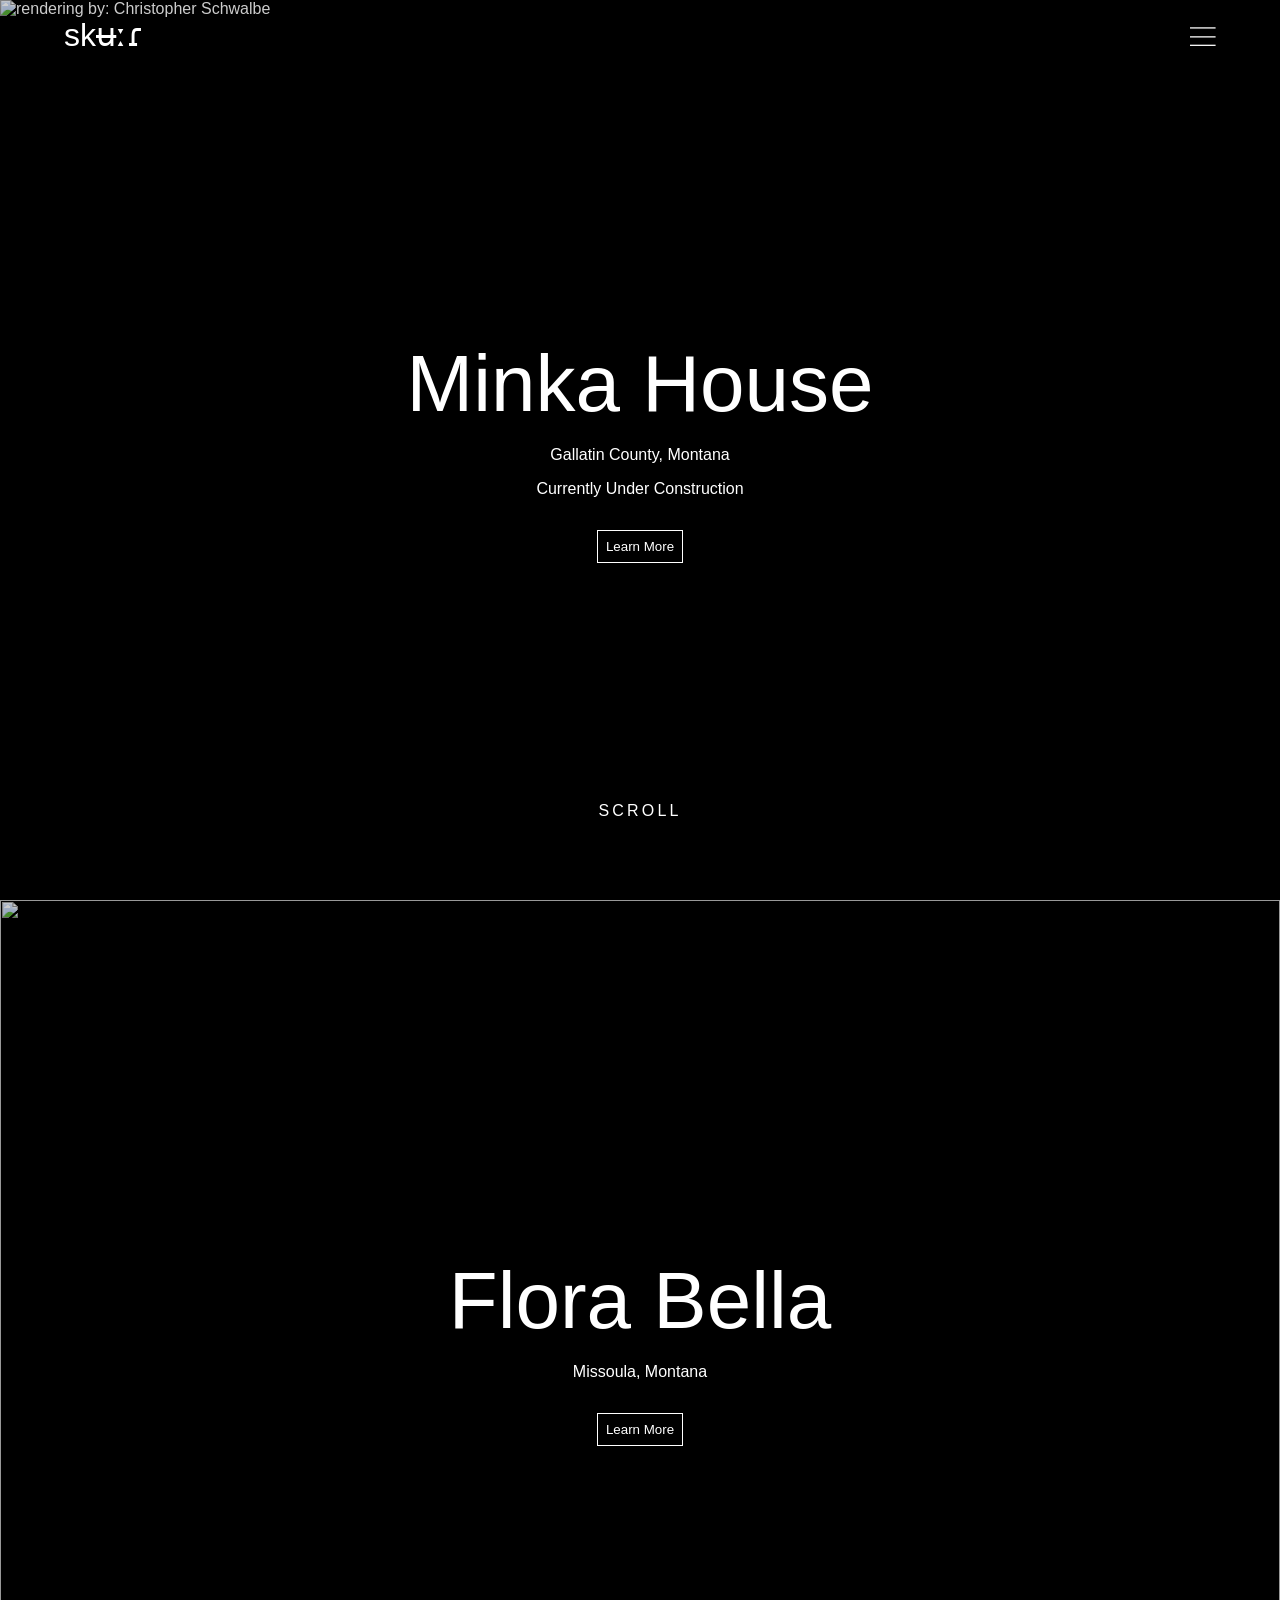
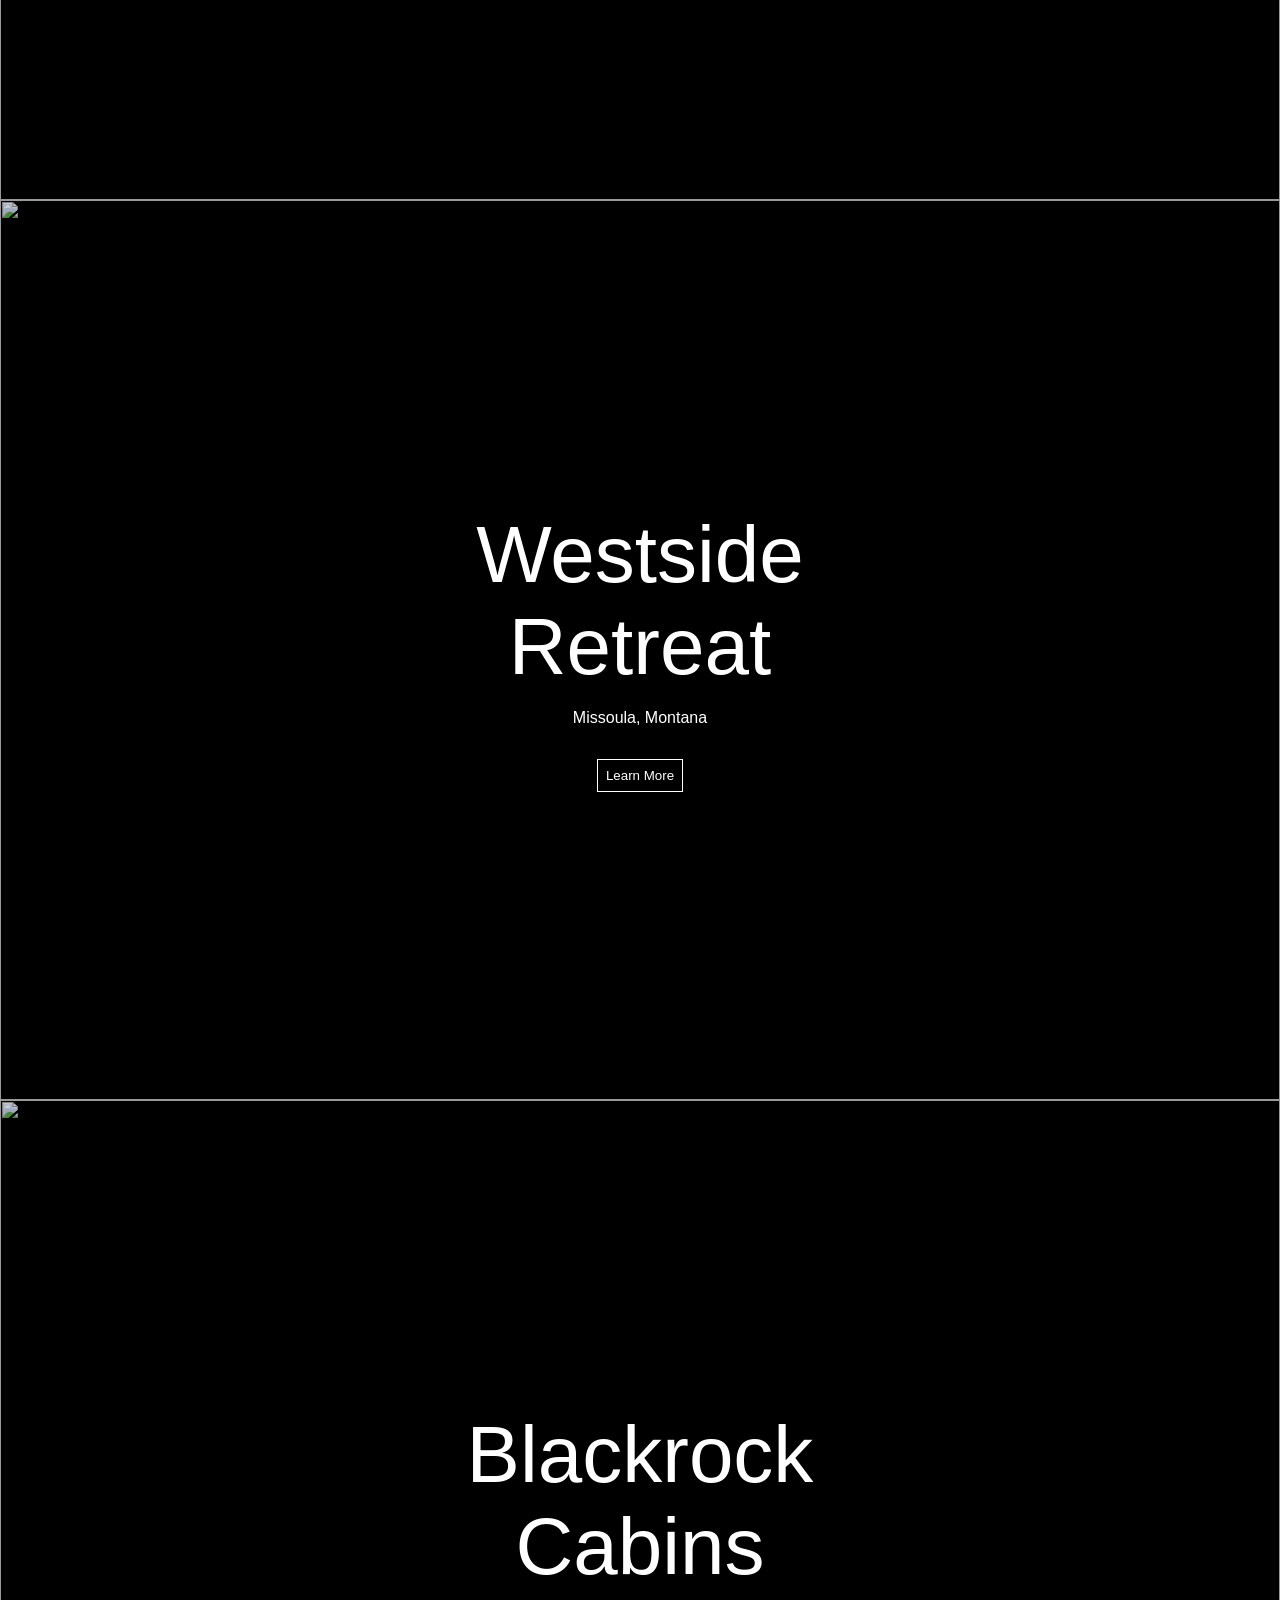
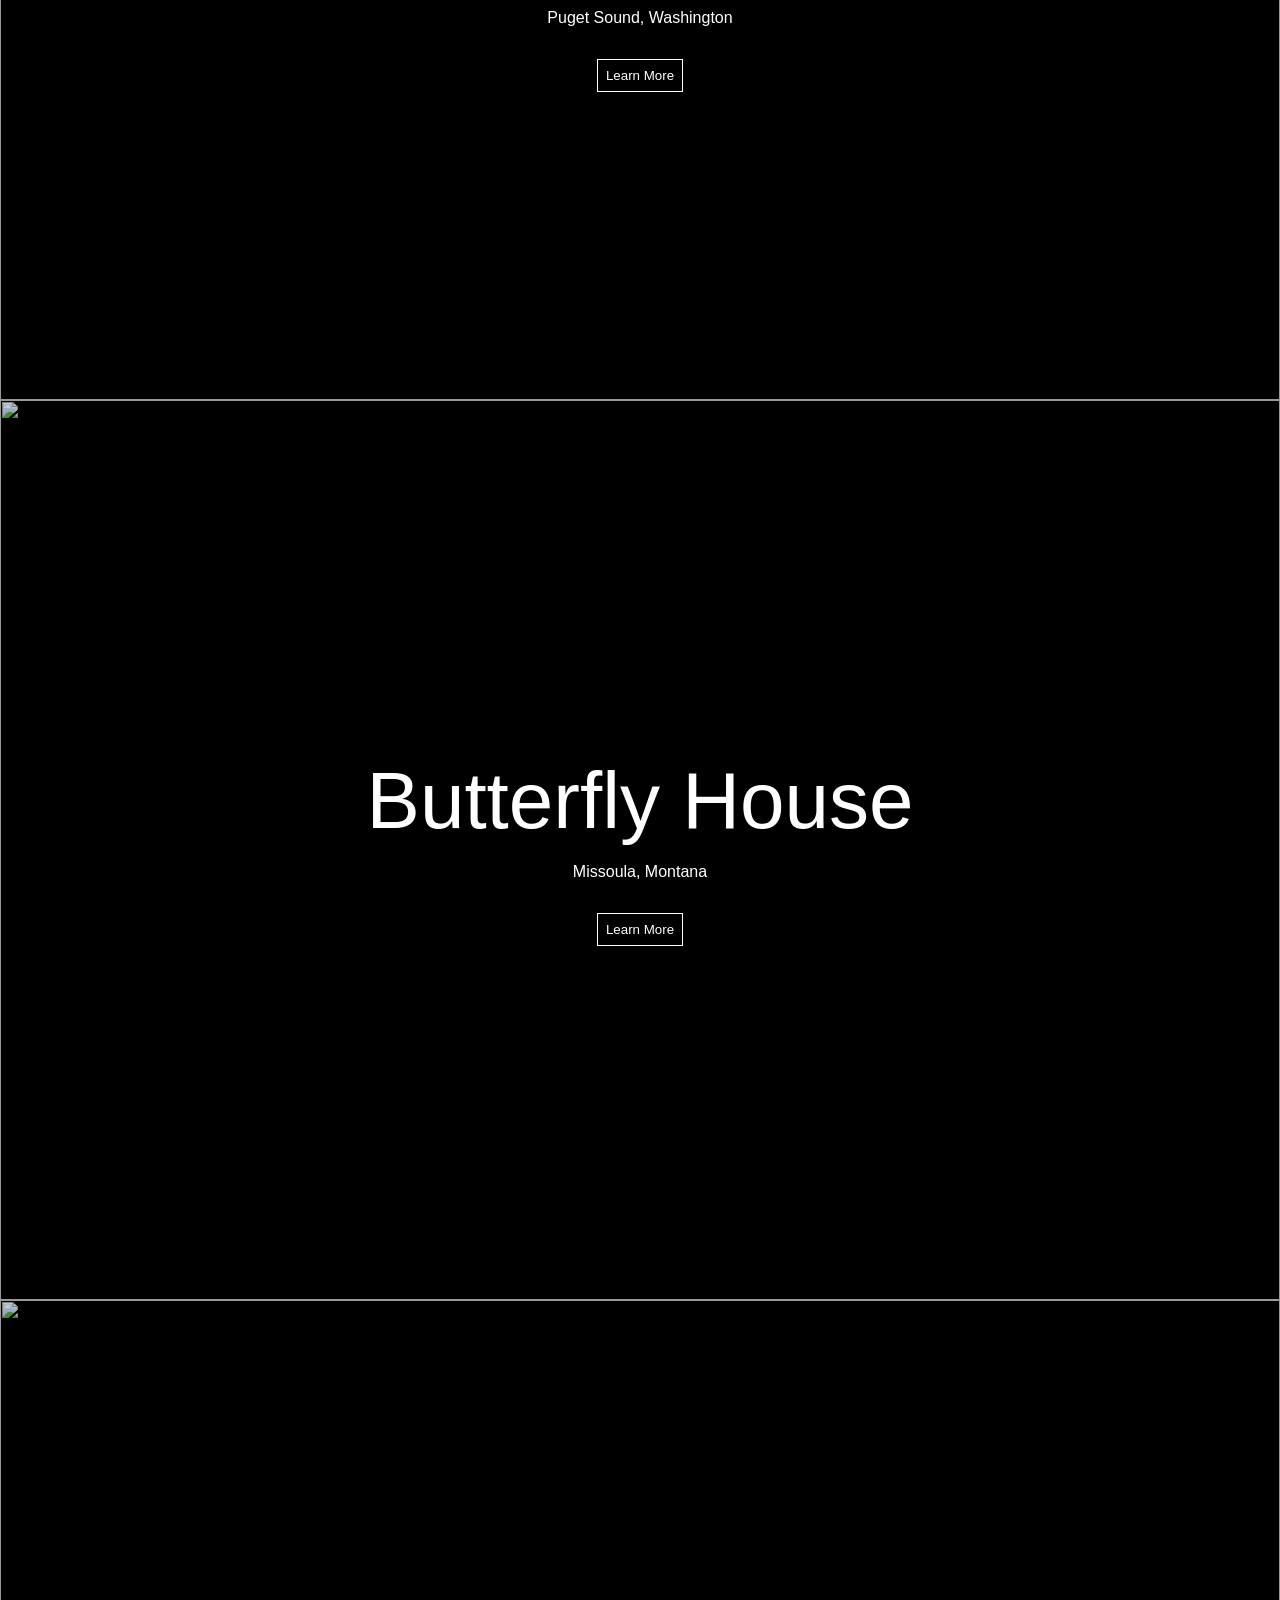
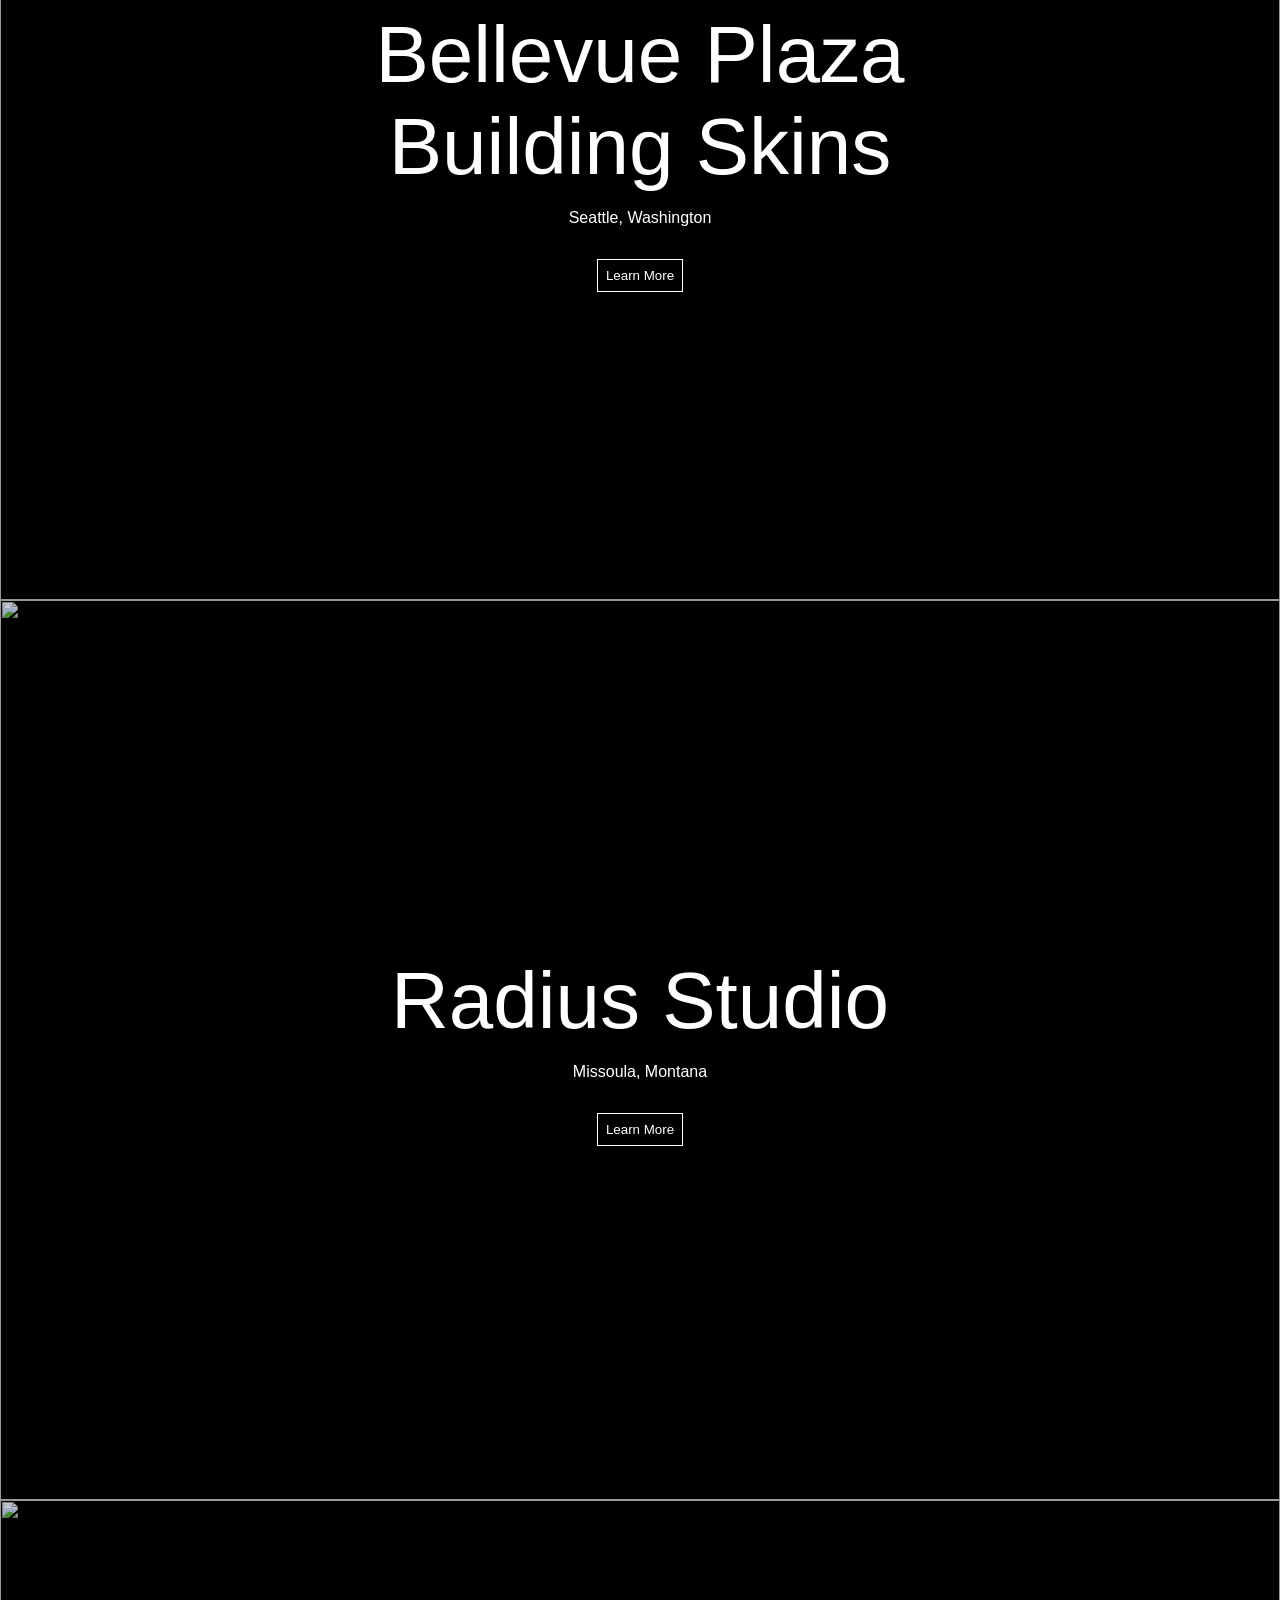
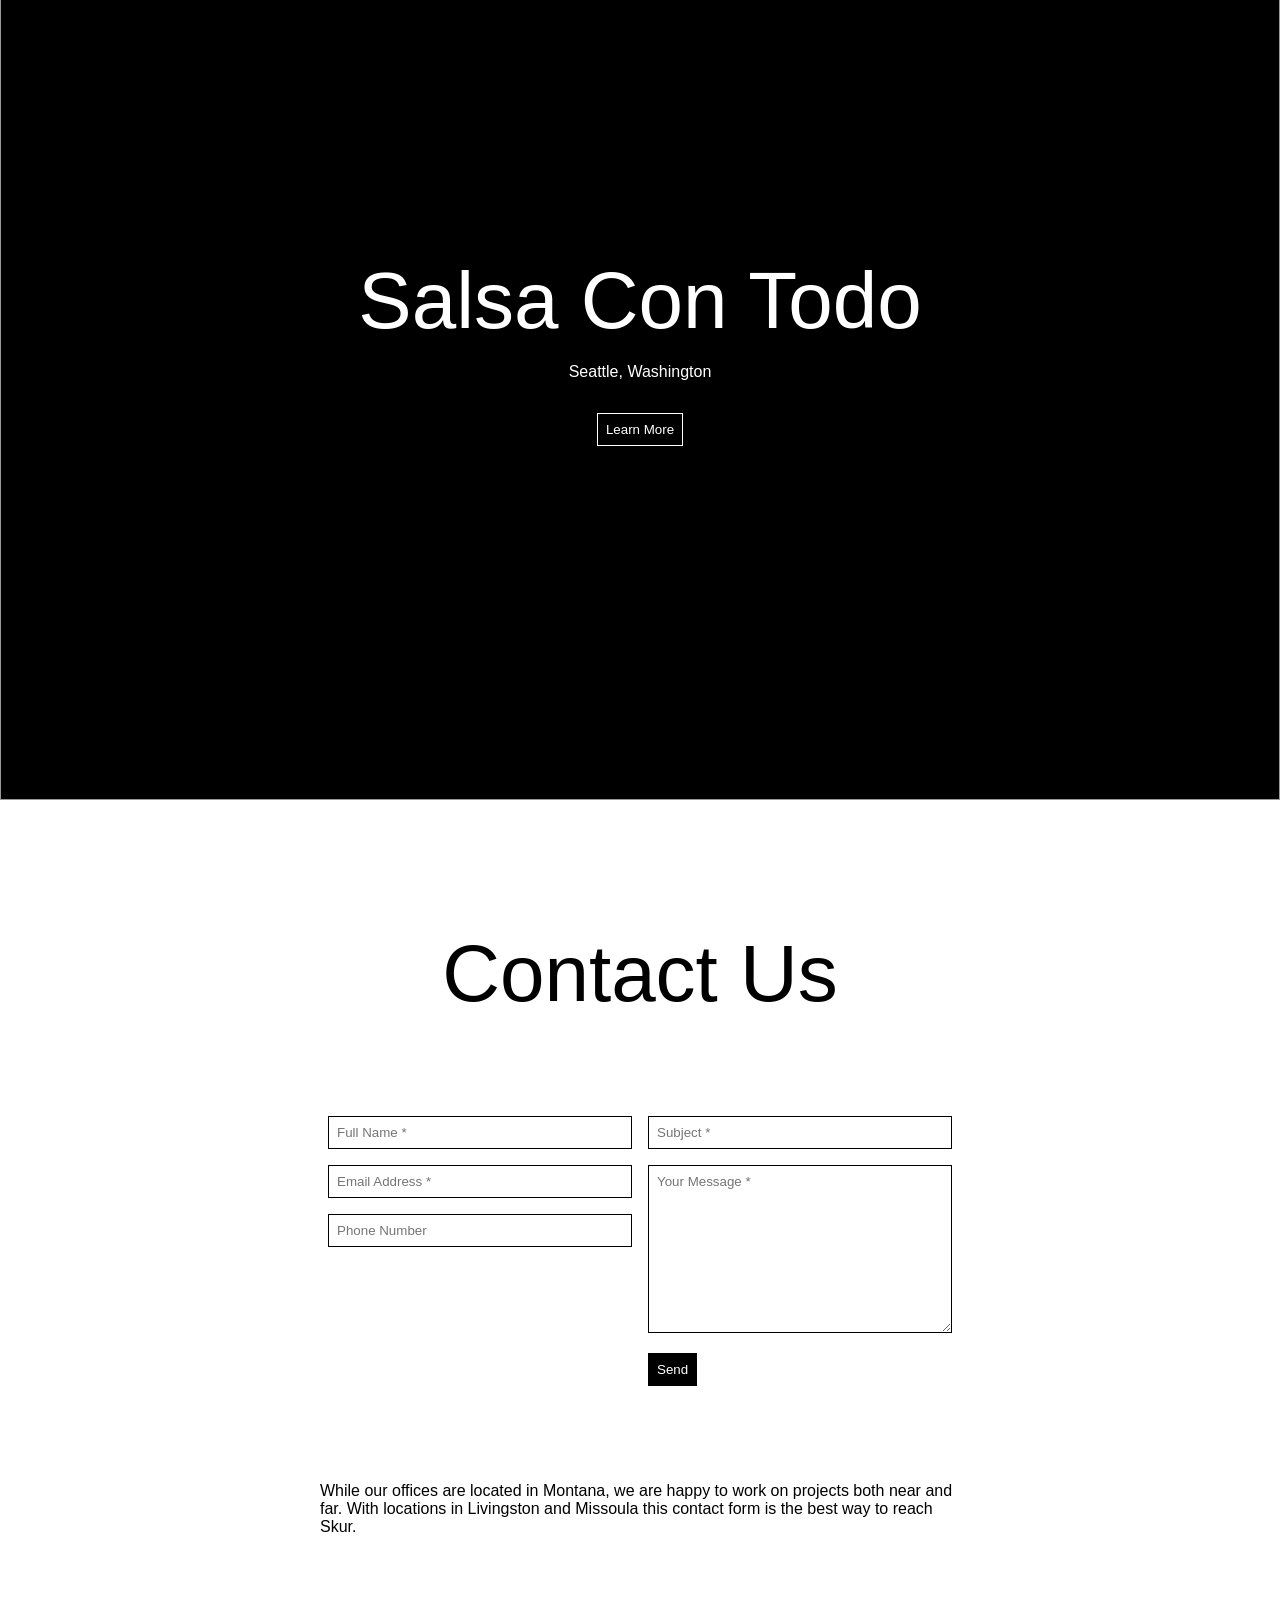
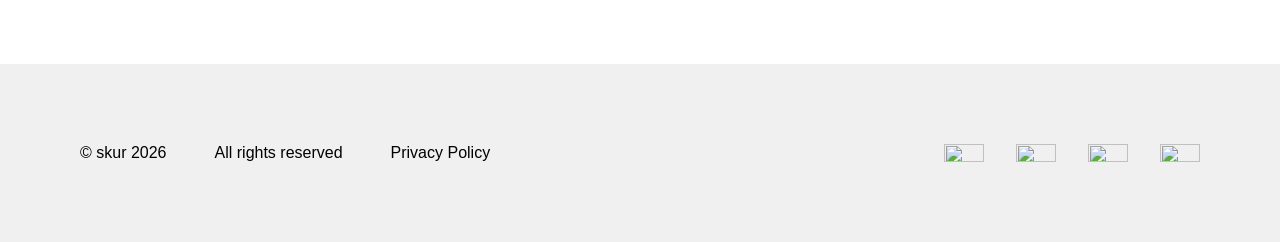
==== index.html @ 50485607 "Add files via upload" ====
<!DOCTYPE html>
<html lang="en">

<head>
    <meta charset="UTF-8">
    <meta name="viewport" content="width=device-width, initial-scale=1.0">
    
    <link rel="stylesheet" href="css/transition.css">
    <link rel="stylesheet" href="css/styles.css">
    <script src="../js/year.js" defer></script>

    <title>Skur</title>

    <script src="js/nav.js" defer></script>
    <script src="js/tranistion.js"></script>
    <script src="js/year.js" defer></script>
    
</head>

<!-- Google tag (gtag.js) -->
<script async src="https://www.googletagmanager.com/gtag/js?id=G-50E56W7ZN3"></script>
<script>
  window.dataLayer = window.dataLayer || [];
  function gtag(){dataLayer.push(arguments);}
  gtag('js', new Date());

  gtag('config', 'G-50E56W7ZN3');
</script>

<body>
    <header class="primary-header flex">

        <div data-visible="false" class="logo flex">
            <a class="logo-text light link-fdr" href="index.html">skʉːɾ</a>
        </div>

        <button class="menu-button flex light" aria-controls="primary-navigation" aria-expanded="false">
            <span class="sr-only">Menu</span>
            <svg class="hamburger" viewBox="0 0 100 80" width="1.6rem">
                <rect class="line top"
                      width="100" height="5"
                      x="0" y="5">
                </rect>
                <rect class="line middle"
                      width="100" height="5"
                      x="0" y="40">
                </rect>
                <rect class="line bottom"
                      width="100" height="5"
                      x="0" y="73">
                </rect>
            </svg>
        </button>

        <nav aria-label="primary menu">
            <div id="primary-navigation" data-visible="false" class="primary-navigation flex">

                <div class="nav-container flex-col">
                    
                    <ul class="flex">
                        <li class="active">
                            <a class="link-fdr highlighter" href="index.html">Home</a>
                        </li>
                        <li>
                            <a class="link-fdr highlighter" href="about.html">About</a>
                        </li>
                        <!-- <li>
                            <a class="link-fdr" href="portfoloi.html">
                                <span aria-hidden="true">02</span>Portfolio
                            </a>
                        </li> -->
                        <li>
                            <a class="link-fdr highlighter" href="contact.html">Contact</a>
                        </li>
                    </ul>

                    <div class="social-icons flex">
                        <img class="social-icons highlighter" src="../img/icons/logo-instagram.svg">
                        <img class="social-icons highlighter" src="../img/icons/logo-youtube.svg">
                        <img class="social-icons highlighter" src="../img/icons/logo-linkedin.svg">
                        <img class="social-icons highlighter" src="../img/icons/logo-facebook.svg">
                    </div>

                </div>

                <div class="nav-info flex">
                    <div class="ft-copy"><span>© skur</span> <span class="yrspan"></span></div> 
                    <div class="ft-privacy"><p class="highlighter">Privacy Policy</p></div>
                </div>

                <div class="logo-big">
                    <a class="link-fdr sk-yellow" href="index.html">skʉːɾ</a>
                </div>
                    
            </div>
        </nav>

    </header>

    <div id="transition-bg" class="transition-bg transition-1 is-active"></div>


    <!-- Minka House -->
    <div class="fullscreen-section flex">
        <a href="projects/minka.html" class="fullscreen-bg link-fdr">
            <div class="fullscreen-bg">
                <img class="title-image" src="img/portfolio/minka/JPEG/to-garage_1.jpg" alt="rendering by: Christopher Schwalbe">
            </div>
            <div class="title-section text-balance flex">
                <h1 class="maintitle">Minka House</h1>
                <p>Gallatin County, Montana</p>
                <p>Currently Under Construction</p>
                <button class="learn-btn">Learn More</button>
                <div class="scrolldn">
                    <img src="../img/down.svg" alt="">
                    <p>SCROLL</p>
                </div>
            </div>
        </a>
    </div>

    <!-- Flora Bella -->
    <div class="fullscreen-section flex">
        <a href="projects/flora.html" class="fullscreen-bg link-fdr">
            <div class="fullscreen-bg">
                <img class="title-image" src="img/portfolio/floraBella/Florabella03.jpg" alt="">
            </div>
            <div class="title-section text-balance flex">
                <h1 class="maintitle">Flora Bella</h1>
                <p>Missoula, Montana</p>
                <button class="learn-btn">Learn More</button>
            </div>
        </a>
    </div>

    <!-- Pondside -->
    <!--<div class="fullscreen-section flex">
        <a href="projects/pondside.html" class="fullscreen-bg link-fdr">
            <div class="fullscreen-bg">
                <img class="title-image" src="img/portfolio/pondside/pondsideImage1.jpg" alt="">
            </div>
            <div class="title-section text-balance flex">
                <h1 class="maintitle">Pondside<br>Residence</h1>
                <p>Gallatin County, Montana</p>
                <button class="learn-btn">Learn More</button>
            </div>
        </a>
    </div> -->

    <!-- Air BnB -->
    <div class="fullscreen-section flex">
        <a href="projects/westside.html" class="fullscreen-bg link-fdr">
            <div class="fullscreen-bg">
                <img class="title-image" src="img/portfolio/westside/DJI_0136.jpg" alt="">
            </div>
            <div class="title-section text-balance flex">
                <h1 class="maintitle">Westside<br>Retreat</h1>
                <p>Missoula, Montana</p>
                <button class="learn-btn">Learn More</button>
            </div>
        </a>
    </div>

    <!-- Blackrock -->
    <div class="fullscreen-section flex">
        <a href="projects/blackrock.html" class="fullscreen-bg link-fdr">
            <div class="fullscreen-bg">
                <img class="title-image" src="img/portfolio/blackrock/blackrock02.jpg" alt="">
            </div>
            <div class="title-section text-balance flex">
                <h1 class="maintitle">Blackrock<br>Cabins</h1>
                <p>Puget Sound, Washington</p>
                <button class="learn-btn">Learn More</button>
            </div>
        </a>
    </div>

    <!-- Butterfly House -->
    <div class="fullscreen-section flex">
        <a href="projects/Butterfly.html" class="fullscreen-bg link-fdr">
            <div class="fullscreen-bg">
                <img class="title-image" src="img/portfolio/butterflyHouse/butterfly01.jpg" alt="">
            </div>
            <div class="title-section text-balance flex">
                <h1 class="maintitle">Butterfly House</h1>
                <p>Missoula, Montana</p>
                <button class="learn-btn">Learn More</button>
            </div>
        </a>
    </div>

    <!-- Bellevue Towers-->
    <div class="fullscreen-section flex">
        <a href="projects/bellevue.html" class="fullscreen-bg link-fdr">
            <div class="fullscreen-bg">
                <img class="title-image" src="img/portfolio/belvueTowers/bellevueTowers01.jpg" alt="">
            </div>
            <div class="title-section text-balance flex">
                <h1 class="maintitle">Bellevue Plaza<br>Building Skins</h1>
                <p>Seattle, Washington</p>
                <button class="learn-btn">Learn More</button>
            </div>
        </a>
    </div>

    <!-- Radius Studio -->
    <div class="fullscreen-section flex">
        <a href="projects/radius.html" class="fullscreen-bg link-fdr">
            <div class="fullscreen-bg">
                <img class="title-image" src="img/portfolio/radius/Radius01.jpg" alt="">
            </div>
            <div class="title-section text-balance flex">
                <h1 class="maintitle">Radius Studio</h1>
                <p>Missoula, Montana</p>
                <button class="learn-btn">Learn More</button>
            </div>
        </a>
    </div>

    <!-- Salsa Con Todo -->
    <div class="fullscreen-section flex">
        <a href="projects/salsa.html" class="fullscreen-bg link-fdr">
            <div class="fullscreen-bg">
                <img class="title-image" src="img/portfolio/salsaConTodo/Salsa01.jpg" alt="">
            </div>
            <div class="title-section text-balance flex">
                <h1 class="maintitle">Salsa Con Todo</h1>
                <p>Seattle, Washington</p>
                <button class="learn-btn">Learn More</button>
            </div>
        </a>
    </div>

    <!-- Hopp Lounge Bar-->
    <!--
    <div class="fullscreen-section flex">
        <a href="projects/hopp.html" class="fullscreen-bg link-fdr">
            <div class="fullscreen-bg">
                <img class="title-image" src="img/portfolio/hoppLoungeBar/hoppBar03.jpg" alt="">
            </div>
            <div class="title-section text-balance flex">
                <h1 class="maintitle">Hopp Lounge<br>Bar</h1>
                <p>Bozeman, Montana</p>
                <button class="learn-btn">Learn More</button>
            </div>
        </a>
    </div>
    -->

    <!-- Contact -->
        <section class="content-wrapper flex">

            <h2 class="title">Contact Us</h2>
    
            <form action="https://formsubmit.co/9556e1c61f764b6406c355d28f567102" method="POST" class="email-form">
    
                <!-- Pot -->
                <input type="text" name="_honey" style="display: none;">
                <input type="hidden" name="_captcha" value="true">
    
                <!-- Suc cesss message link -->
                <input type="hidden" name="_next" value="https://skur.studio/success.html">
    
                <div class="email-divider flex">
                    <div class="half">
                        <div class="input-field field">
                            <input type="text" placeholder="Full Name *" id="name" class="item" autocomplete="off" name="name" required>
                        </div>
                        <div class="input-field field">
                            <input type="text" placeholder="Email Address *" id="email" class="item" autocomplete="off" name="email" required>
                        </div>
                        <div class="input-field field">
                            <input type="number" placeholder="Phone Number" id="phone" class="item" autocomplete="off" name="phone">
                        </div>
                    </div>
                    <div class="half">
                        <div class="input-field field">
                            <input type="text" placeholder="Subject *" id="subject" class="item" autocomplete="off" name="subject" required>
                        </div>
                        <div class="textarea-field field">
                            <textarea rows="10" placeholder="Your Message *" class="item" autocomplete="off" name="message" required></textarea>
                        </div>
                        <button type="submit" class="action-btn">Send</button>
                    </div>
                </div>
            </form>
    
            <div class="locations flex">
                <p>
                    While our offices are located in Montana, we are happy to work on projects both near and far.
                    With locations in Livingston and Missoula this contact form is the best way to reach Skur. 
                </p>
            </div>
    
        </section>

    <footer>
        <div class="footer-container flex">
    
          <div class="legal flex">
            <div class="ft-copy"><span>© skur</span> <span class="yrspan"></span></div> 
            <div class="ft-rights"><span>All rights reserved</span></div> 
            <div class="ft-privacy"><span class="highlighter">Privacy Policy</span></div> 
          </div>
          
          <div class="social-icons flex">
            <img class="social-icons highlighter" src="../img/icons/logo-instagram.svg">
            <img class="social-icons highlighter" src="../img/icons/logo-youtube.svg">
            <img class="social-icons highlighter" src="../img/icons/logo-linkedin.svg">
            <img class="social-icons highlighter" src="../img/icons/logo-facebook.svg">
          </div>
    
        </div>
    </footer>

    

</body>
</html>
---- css/transition.css ----
.transition-1 {
    position: fixed;
    top: 0;
    left: 0;
    right: 0;
    bottom: 0;
    z-index: 9000;
    background-color: rgb(0, 0, 0);
    opacity: 0;
    pointer-events: none;
    transition: 0.5s ease-in-out;
    max-width: 100%;
}

.transition-1.is-active {
    opacity: 1;
    pointer-events: all;
    transition: 0.3s ease-in-out;
}
---- css/styles.css ----
* {
    margin: 0;
    padding: 0;
    list-style: none;
    /* font-family: 'Helvetica', 'Arial', sans-serif; */
    font-family: Fixel,sans-serif;
    font-weight: 300;
    box-sizing: border-box;
    text-decoration: none;
}

*, *:after, *:before {
    box-sizing: border-box;
}

body {
    min-height: 100svh;
    min-width: 10vw;
}
h1 {
    font-size: 2rem;
}
h2 {
    font-size: 2rem;
}
h3 {
    font-size: 2rem;
    margin-bottom: 1rem;
}

a {
    text-decoration: none;
}
.sr-only {
    visibility: hidden;
    display: none;
}
.sk-yellow {
    color: rgba(255, 240, 0, 0.85);
}
.sk-light-grey {
    color: rgba(175, 175, 175, 0.85);
}
.sk-dark-grey {
    color: rgba(65, 65, 65, 0.85);
}
.highlighter {
    display: inline-block;
    cursor: pointer;
    background-image: linear-gradient(to right, rgba(255, 240, 0, 0.85) 50%, rgba(255, 255, 255, 0) 50%);
    background-size: 201%;
    background-position: 100%;
    transition: background-position 0.2s;
}
.highlighter:hover {
    background-position: 0%;     
}
mark {
    -webkit-animation: 1.5s highlight 1.5s 1 normal forwards;
            animation: 1.5s highlight 1.5s 1 normal forwards;
            /* animation-name: highlight;
            animation-duration: 1.5s; 
            animation-timing-function: ease-out; 
            animation-delay: 1.5s;
            animation-direction: forwards;
            animation-iteration-count: 1;
            animation-fill-mode: forwards;
            animation-play-state: initial;  */
    background-color: none;
    background: linear-gradient(90deg, rgba(255, 240, 0, 0.85) 50%, rgba(255, 255, 255, 0) 50%);
    background-size: 200% 100%;
    background-position: 100% 0;
}
@-webkit-keyframes highlight {
    to {
        background-position: 0 0;
    }
}
@keyframes highlight {
    to {
        background-position: 0 0;
    }
}
.highlighter-show:hover {
    background-position: 0%;     
}
::-moz-selection { /* Code for Firefox */
    color: black;
    background: rgba(255, 240, 0, 0.85);
  }
::selection {
    color: black;
    background: rgba(255, 240, 0, 0.85);
}
.flex {
    display: flex;
    gap: var(--gap, 3rem);
}
.flex-col {
    display: flex;
    flex-direction: column;
    justify-content: center;
    height: 100%;
}
.half {
    width: 50%;
    text-align: left;
    padding: 0 0.5rem;
}
.light {
    color: rgb(255, 255, 255);
    fill: rgb(255, 255, 255);
}

.light:hover {
    color: rgb(255, 238, 0);
    fill: rgb(255, 238, 0);
}
.dark {
    color: rgb(0, 0, 0);
    fill: rgb(0, 0, 0);
}

.dark:hover {
    color: rgb(255, 238, 0);
    fill: rgb(255, 238, 0);
}

/* primary header */
.logo a {
    position: fixed;
    top: 1rem;
    left: 1rem;
    font-size: 2rem;
    font-weight: lighter;
    padding: 0 1.5em;
    z-index: 9999;
}

 /* navigation */
.menu-button {
    display: none;
}
.primary-navigation {
    list-style: none;
    padding: 0 4em;
    margin: 0;
}
.primary-navigation li a {
    text-decoration: none;
    color: #000;
}
.primary-navigation a > [aria-hidden ="true"] {
    font-weight: 700;
    margin-inline-end: 0.5em
}
.nav-container {
    padding-left: 56%;
}
.primary-navigation {
    --gap: 2rem;
    padding: 5rem 4rem;

    position: fixed;
    z-index: 99;
    inset: 0 0 0 0%;

    flex-direction: column;

    background: #ffffff;

    transform: translateY(-100%);
    transition: transform 250ms ease-in-out;

    border-bottom: 1px solid rgb(0, 0, 0);

    overflow: hidden;
}
.primary-navigation ul {
    flex-direction: column;
    gap: 2rem;
    padding-bottom: 3rem;
}
.primary-navigation[data-visible="true"] {
    transform: translateX(0%);
}
.primary-navigation[data-visible="false"] li a {
    color: #ffffff;
    transition-delay: 0ms;
    transition: color 0ms ease-in;
}
.primary-navigation[data-visible="true"] li a {
    font-size: 3rem;
    color: #000;

}
.menu-button {
    display: block;
    position: fixed;
    background: transparent;
    top: 0;
    right: 0;
    padding-top: 1.6rem;
    padding-left: 4rem;
    padding-right: 4rem;
    padding-bottom: 1.6rem;
    z-index: 9999;
    border: none;
}
.menu-button:hover {
    cursor: pointer;
}
.menu-button .line {
    transition: 350ms;
    transform-origin: center;
}
.menu-button[aria-expanded="true"] .top {
    y: 40px;
    rotate: 45deg;
    fill: black;
}
.menu-button[aria-expanded="true"] .middle {
    opacity: 0;
}
.menu-button[aria-expanded="true"] .bottom {
    y: 40px;
    rotate: -45deg;
    fill: black;
}
.logo[data-visible="true"] a.light {
    color: #000;
    transition: color 100ms ease-in-out;
}
.logo[data-visible="false"] a.light {
    color: #ffffff;
    transition: color 150ms ease-in;
}

.logo a.light:hover {
    color: rgb(255, 238, 0);
    transition: color 100ms ease-in-out;
}

.logo a.dark:hover {
    color: rgb(255, 238, 0);
}
.logo-big {
    transform: rotate(-90);
    font-size: 24rem;
}
.nav-info {
    position: absolute;
    bottom: 0;
    right: 0;
    width: 100%;
    justify-content: space-between;
    padding: 2rem 4rem;
}

/* main project section */
.wrapper-outer {
    height: 100svh;
    overflow: hidden;
    background-color: #000;
}
.wrapper {
    height: 100%;
    perspective: 1px;
}
.fullscreen {
    top: 0;
    left: 0;
    width: 100%;
    height: 100%;
    z-index: 0;
    position: fixed;
}
.hero-main {
    scroll-snap-type: y mandatory;
}
.scrolldn {
    position: absolute;
    bottom: 5rem;
    letter-spacing: .2rem;
}
.scrolldn img {
    fill: white;
    transform-origin: center;
    transition: fill .2s;
    filter: invert(100%);
    width: 50px;
}

@media (max-height: 540px) {
    .scrolldn {
        display: none;
    }
}
.fullscreen-section {
    height: 100svh;
    flex-direction: column;
    align-items: center;
    justify-content: center;
    width: 100%;
    position: relative;
    overflow: hidden;
    color: #ffffff;
    background-color: rgb(0, 0, 0);
    flex-direction: column;
    gap: 1rem;
    scroll-snap-align: start;
}
.fullscreen-section a {
    text-decoration: none;
    color: white; 
}
.fullscreen-bg {
    position: absolute;
    left: 0;
    right: 0;
    top: 0;
    bottom: 0;
    z-index: 0;
    min-height: 100%;
    transform: translate3d(0,0,-1px) scale(1.0);
}
.title-section {
    position: absolute;
    top: 0;
    left: 0;
    width: 100%;
    height: 100%;
    z-index: 2;

    display: flex;
    text-align: center;
    gap: 1rem;
    flex-direction: column;
    align-items: center;
    justify-content: center;

    background: radial-gradient(ellipse 50% 50%, rgba(0,0,0,0.25), rgba(0,0,0,0));
}
.title-image {
    width: 100%;
    height: 100%;
    object-fit: cover;
    opacity: 0.8;
}
.maintitle {
    font-size: 5rem;
}
.text-balance {
    text-rendering: optimizeLegibility;
}
.learn-btn {
    background: none;
    padding: 0.5rem;
    border: 1px solid white;
    color: white;
    width: fit-content;
    margin-top: 1rem;
}
.learn-btn:hover {
    color: black;
    background: white;
    cursor: pointer;
}

/* project info section */
.project-info {
    background-color: rgb(255, 255, 255);
    width: 100%;
    padding: 5rem 5rem 8rem 5rem;
}
.project-description {
    margin: 0 auto;
    max-width: 50rem;
}
.project-location {
    padding-top: 1rem;
    padding-bottom: 3rem;
}
.project-team {
    padding-top: 3rem;
}
.team-title {
    padding-top: 5rem;
    padding-bottom: 1rem;
}
.team-list li {
    padding-top: 1rem;
}
.team-list li h5{
    font-weight: 800;
}
.team-list li p{
    padding-top: 0.25rem;
    font-weight: 100;
}

/* POST NAVIGATION SECTION */
.post-nav {
    padding: 3rem 5rem;
    width: 100%;
    text-transform: uppercase;
    font-size: 0.8rem;
}

.post-nav a {
    color: #000;
}

.post-nav li:first-child {
    text-align: left;
}

.links {
    justify-content: space-between;
    align-items: center;
    gap: 0rem;
}

.prev {
    padding: 0.1875rem 0rem 0.1875rem 2rem;
    background: url("../img/left.svg") 0 50% no-repeat !important;
}

.next {
    padding: 0.1875rem 2rem 0.1875rem 0rem;
    background: url("../img/right.svg") 100% 50% no-repeat !important;
}

@media (max-width: 830px) {
    .wide-text {
        display: none;
    }

    .prev {
        padding-left: 1.5rem;
    }

    .next {
        padding-right: 1.5rem;
    }
}


/* FOOTER SECTION */
.footer-container {
    padding: 5rem 5rem;
    width: 100%;
    justify-content: space-between;
    flex-wrap: wrap;
    background-color:  rgb(240, 240, 240);
}
.legal {
    flex-direction: row;
    flex-wrap: wrap;
    gap: 3rem;
}
.social-icons {
    gap: 2rem;
}

@media (max-width: 830px) {
    .social-icons {
        justify-content: space-between;
        width: 100%;
    }

    .legal {
        justify-content: space-between;
        width: 100%;
    }
}

@media (max-width: 540px) {
    .legal {
        display: block;
    }
}
.social-icons img {
    width: 40px;
    height: 18px;
}

.svg {
    width: 18px;
    height: 18px;
}

.svg:hover {
    fill: gold;
}

/* CONTACT SECTON */
.content-wrapper {
    padding: 5rem 5rem 8rem 5rem;
    width: 100%;
    flex-direction: column;
    max-width: 50rem;
    margin: 0 auto;
    min-height: 92vh;
}
.title {
    margin: 3rem auto;
    font-size: 5em;
}
.email-divider {
    gap: 0;
}
.field {
    margin-bottom: 1rem;
}
.field .item {
    width: 100%;
    padding: 0.5rem;
    border-radius: 0;
}
.action-btn {
    background: rgb(0, 0, 0);
    padding: 0.5rem;
    border: 1px solid rgb(0, 0, 0);
    color: rgb(255, 255, 255);
    width: fit-content;
}
.action-btn:hover {
    color: rgb(0, 0, 0);
    background: rgba(255, 240, 0, 0.85);
    cursor: pointer;
    border: 1px solid rgb(255, 240, 0);
}
.locations {
    padding-top: 3rem;
    gap: 0;
    text-align: left;
}
input {
    border: 1px solid rgb(0, 0, 0);
    width: 100%;
    padding: 0.5rem;
    border-radius: 0;
}
input:focus {
    border: 1px solid rgba(255, 240, 0, 0.85);
    outline-style: solid; 
    outline-color: rgba(255, 240, 0, 0.85);
}
textarea {
    border: 1px solid rgb(0, 0, 0);
    width: 100%;
    padding: 0.5rem;
    border-radius: 0;
}
textarea:focus {
    border: 1px solid rgba(255, 240, 0, 0.85);
    outline-style: solid; 
    outline-color: rgba(255, 240, 0, 0.85);
}

.successmsg {
    text-align: center;
    margin: auto;
}

@media (max-width: 700px) {
    .email-divider {
        flex-wrap: wrap;
    }

    .half {
        width: 100%;
        padding: 0 1rem;
        text-align: center;
    }

    .locations {
        padding-left: 1rem;
        padding-right: 1rem;
    }
}

.ohnohoney{
    opacity: 0;
    position: absolute;
    top: 0;
    left: 0;
    height: 0;
    width: 0;
    z-index: -1;
}
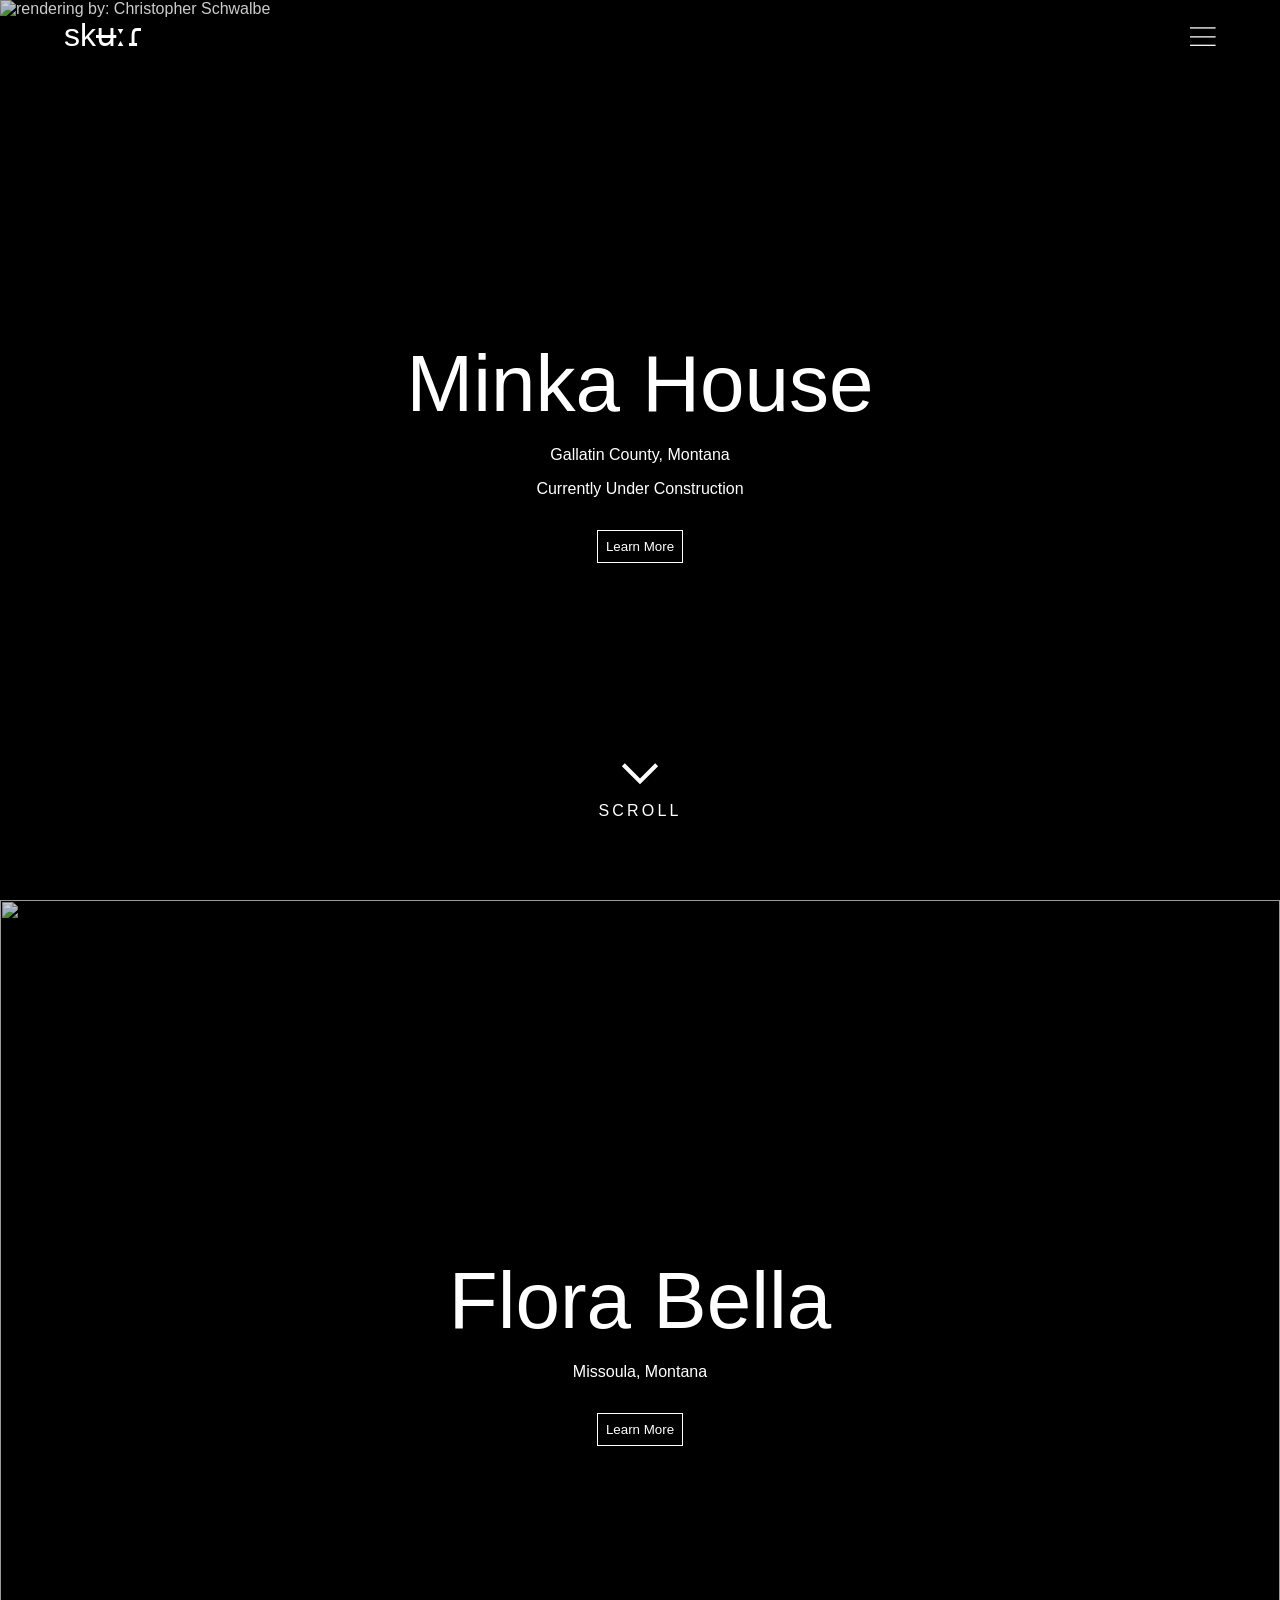
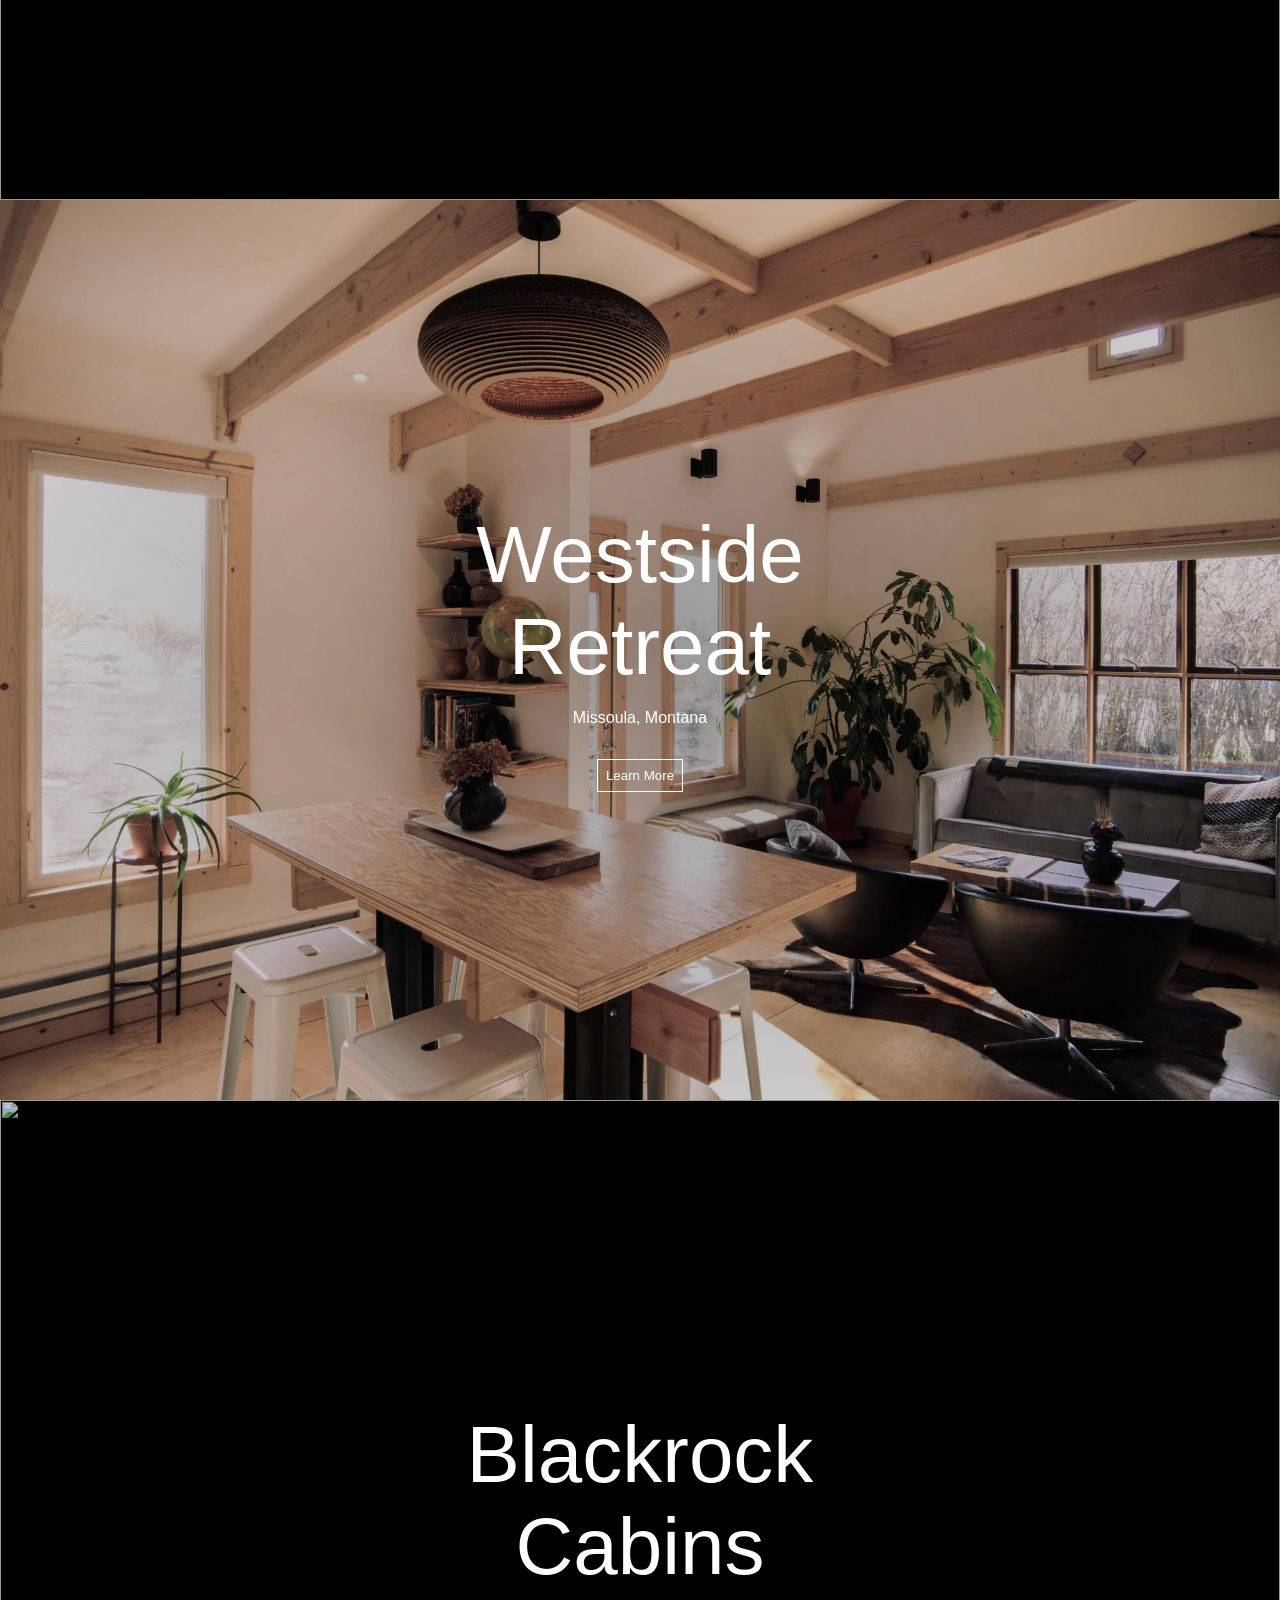
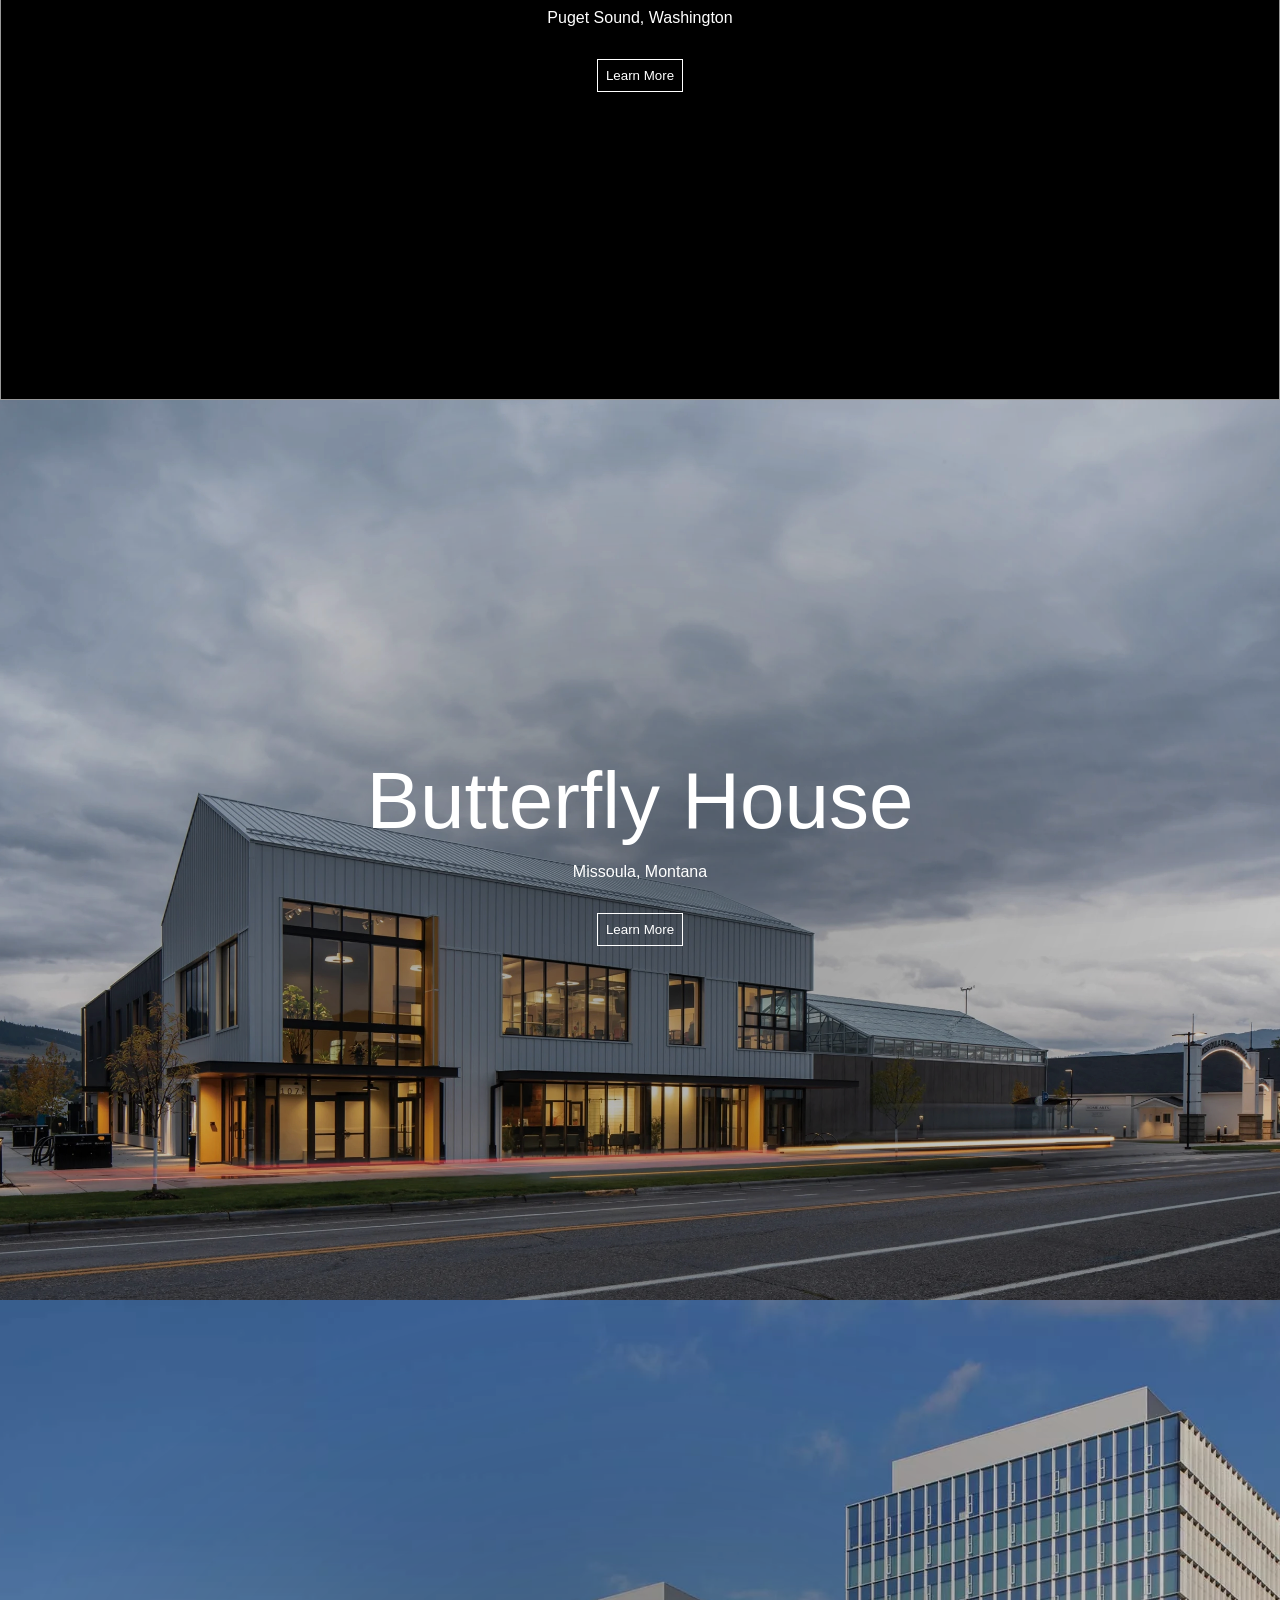
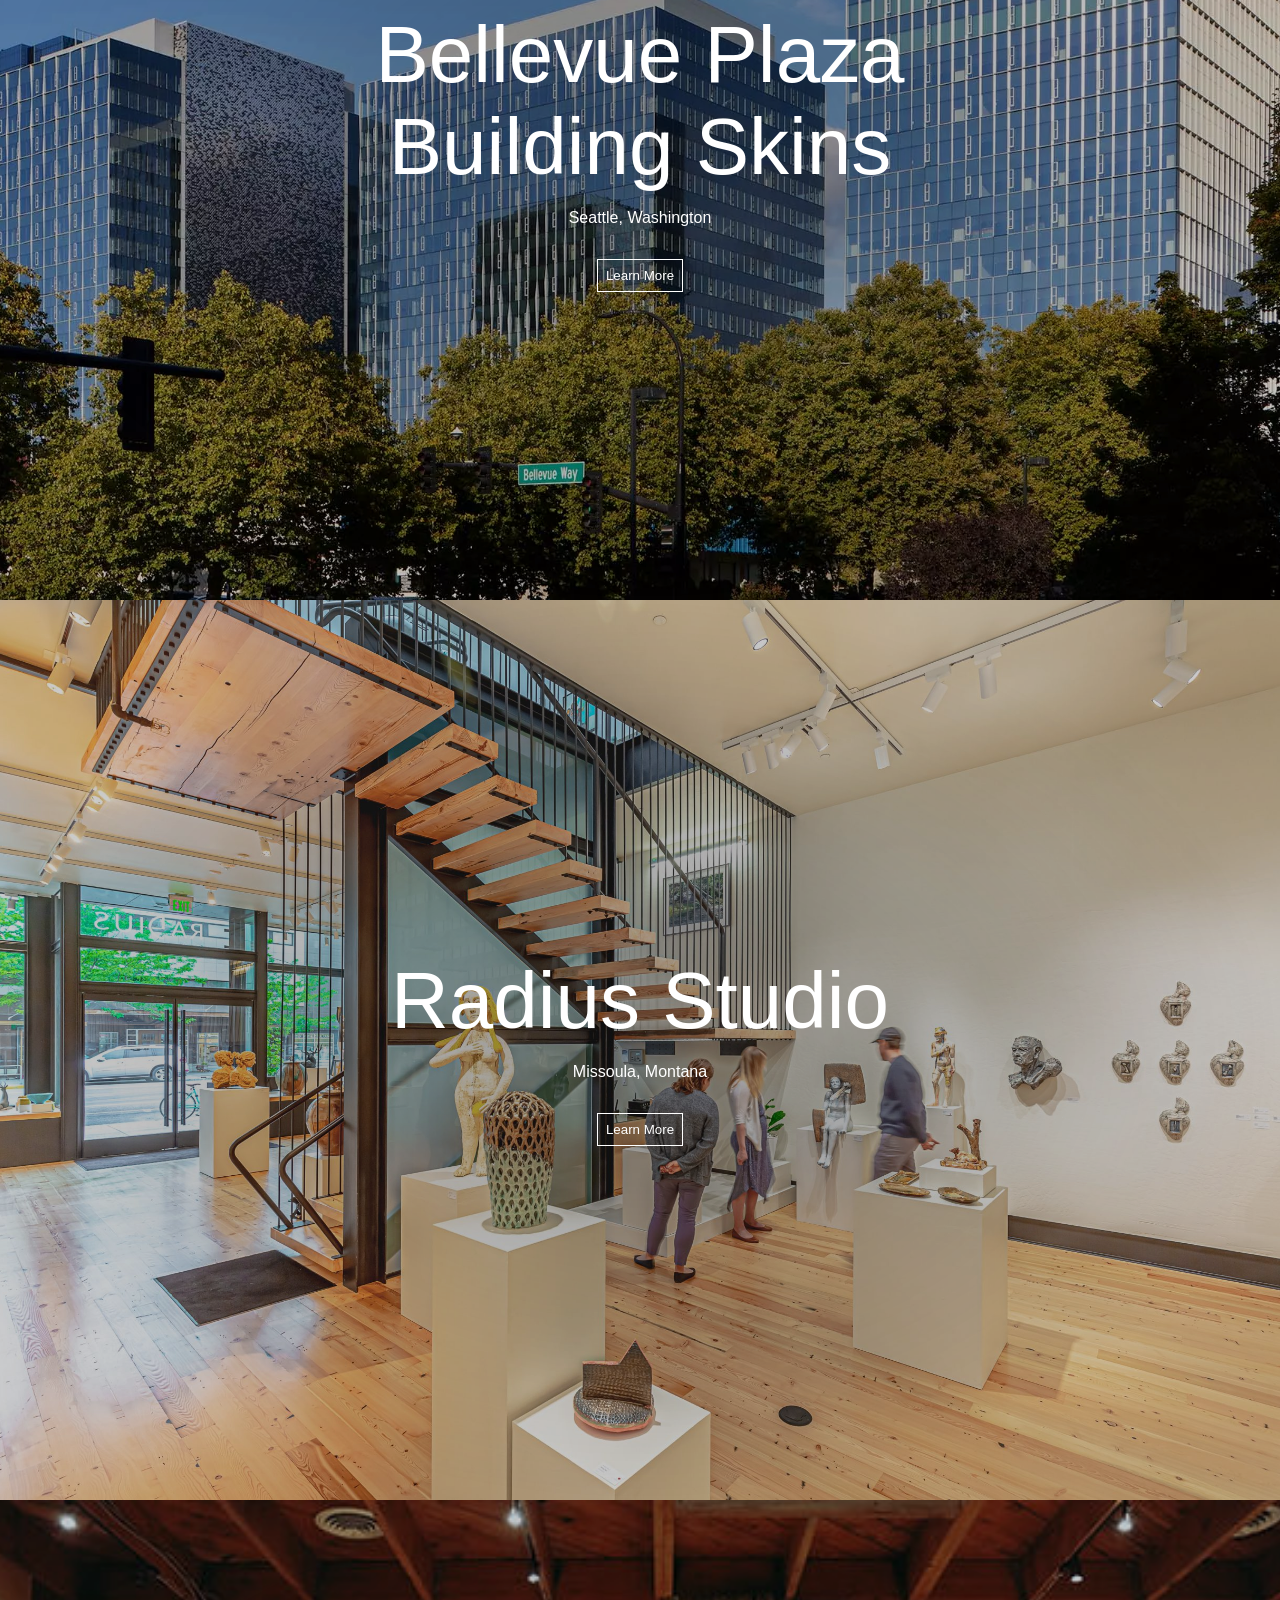
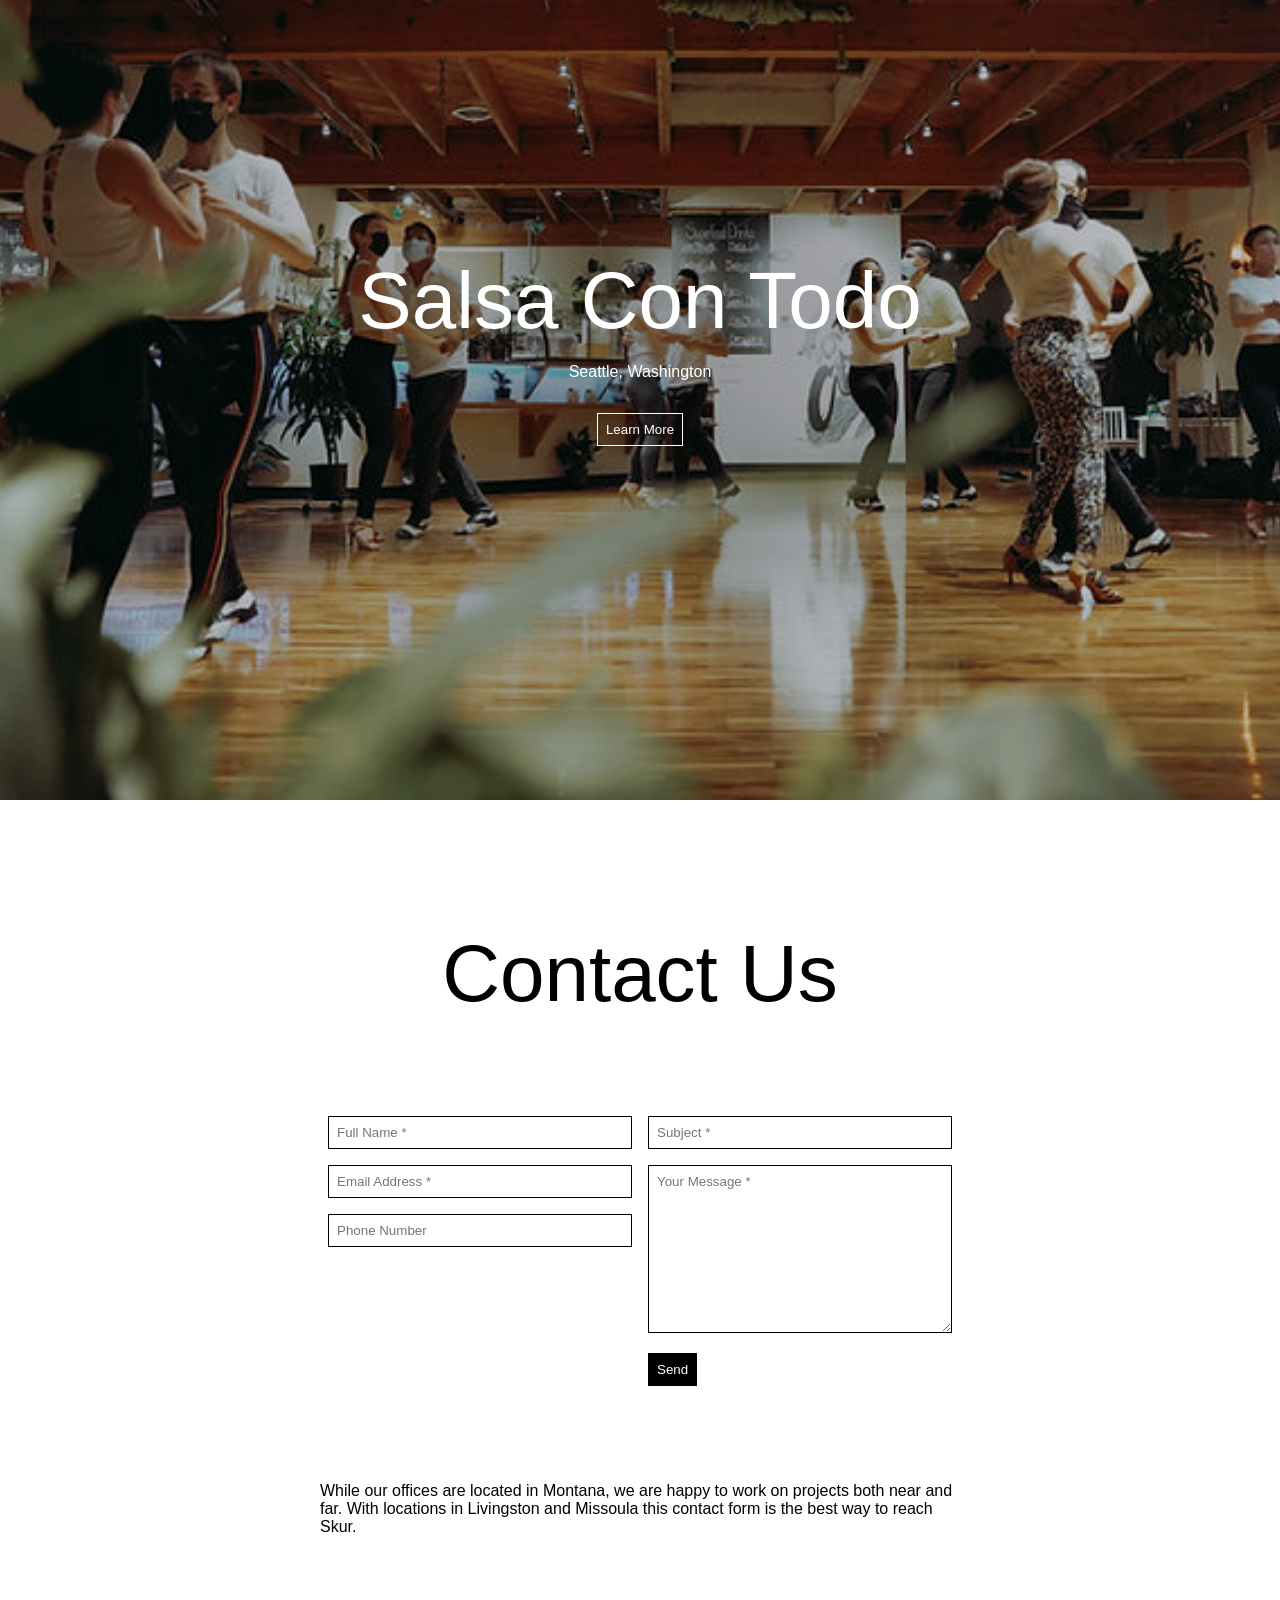
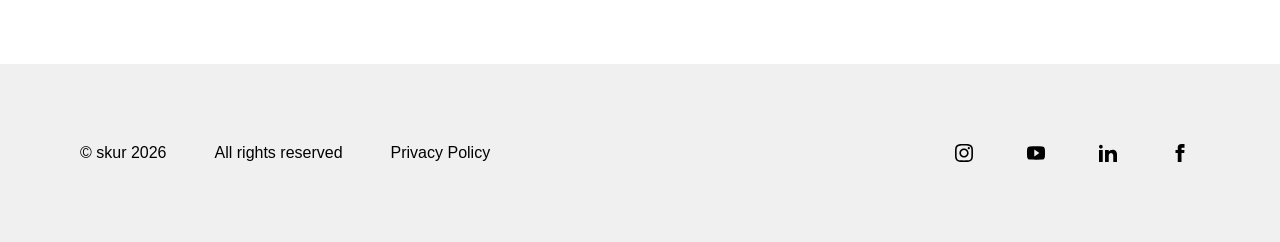
==== commit aa1bb804: "Add files via upload" ====
--- a/index.html
+++ b/index.html
@@ -104,7 +104,7 @@
     <div class="fullscreen-section flex">
         <a href="projects/minka.html" class="fullscreen-bg link-fdr">
             <div class="fullscreen-bg">
-                <img class="title-image" src="img/portfolio/minka/JPEG/to-garage_1.jpg" alt="rendering by: Christopher Schwalbe">
+                <img class="title-image" src="img/portfolio/minka/to-garage_1.jpg" alt="rendering by: Christopher Schwalbe">
             </div>
             <div class="title-section text-balance flex">
                 <h1 class="maintitle">Minka House</h1>
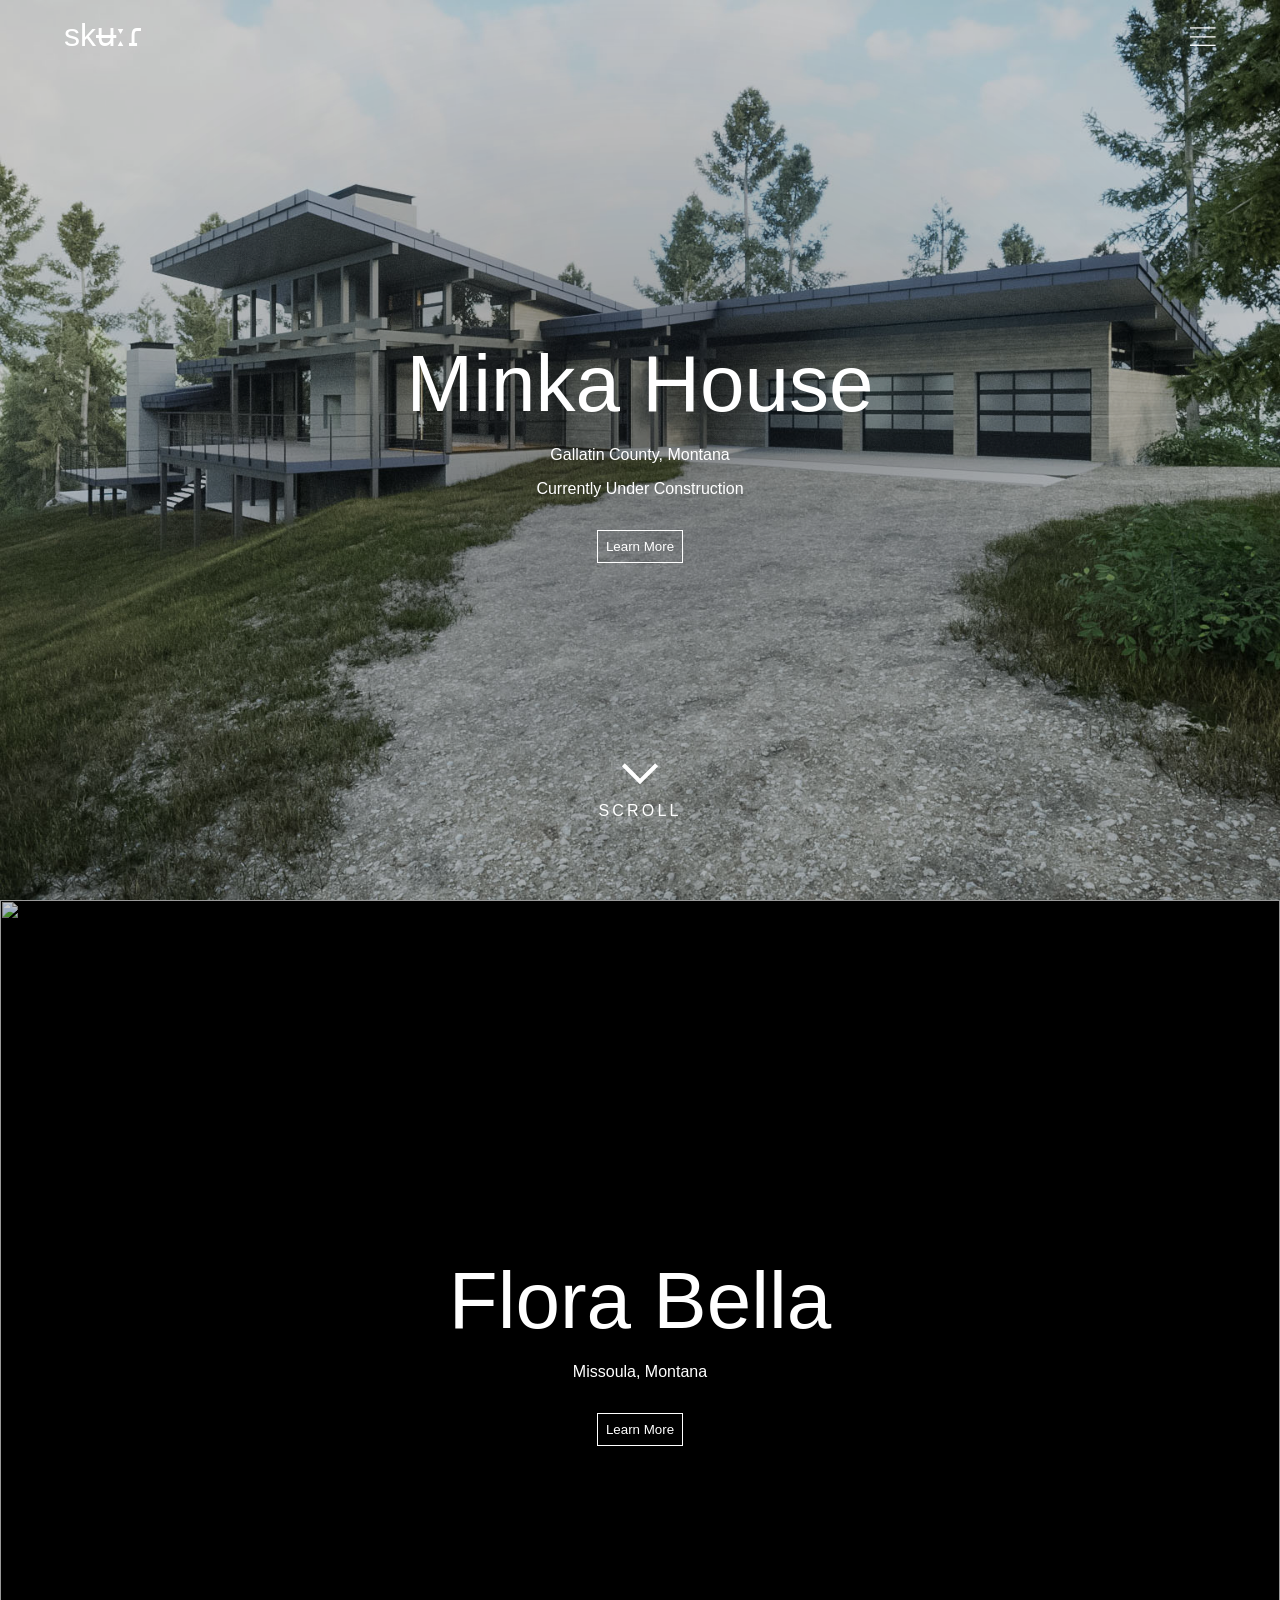
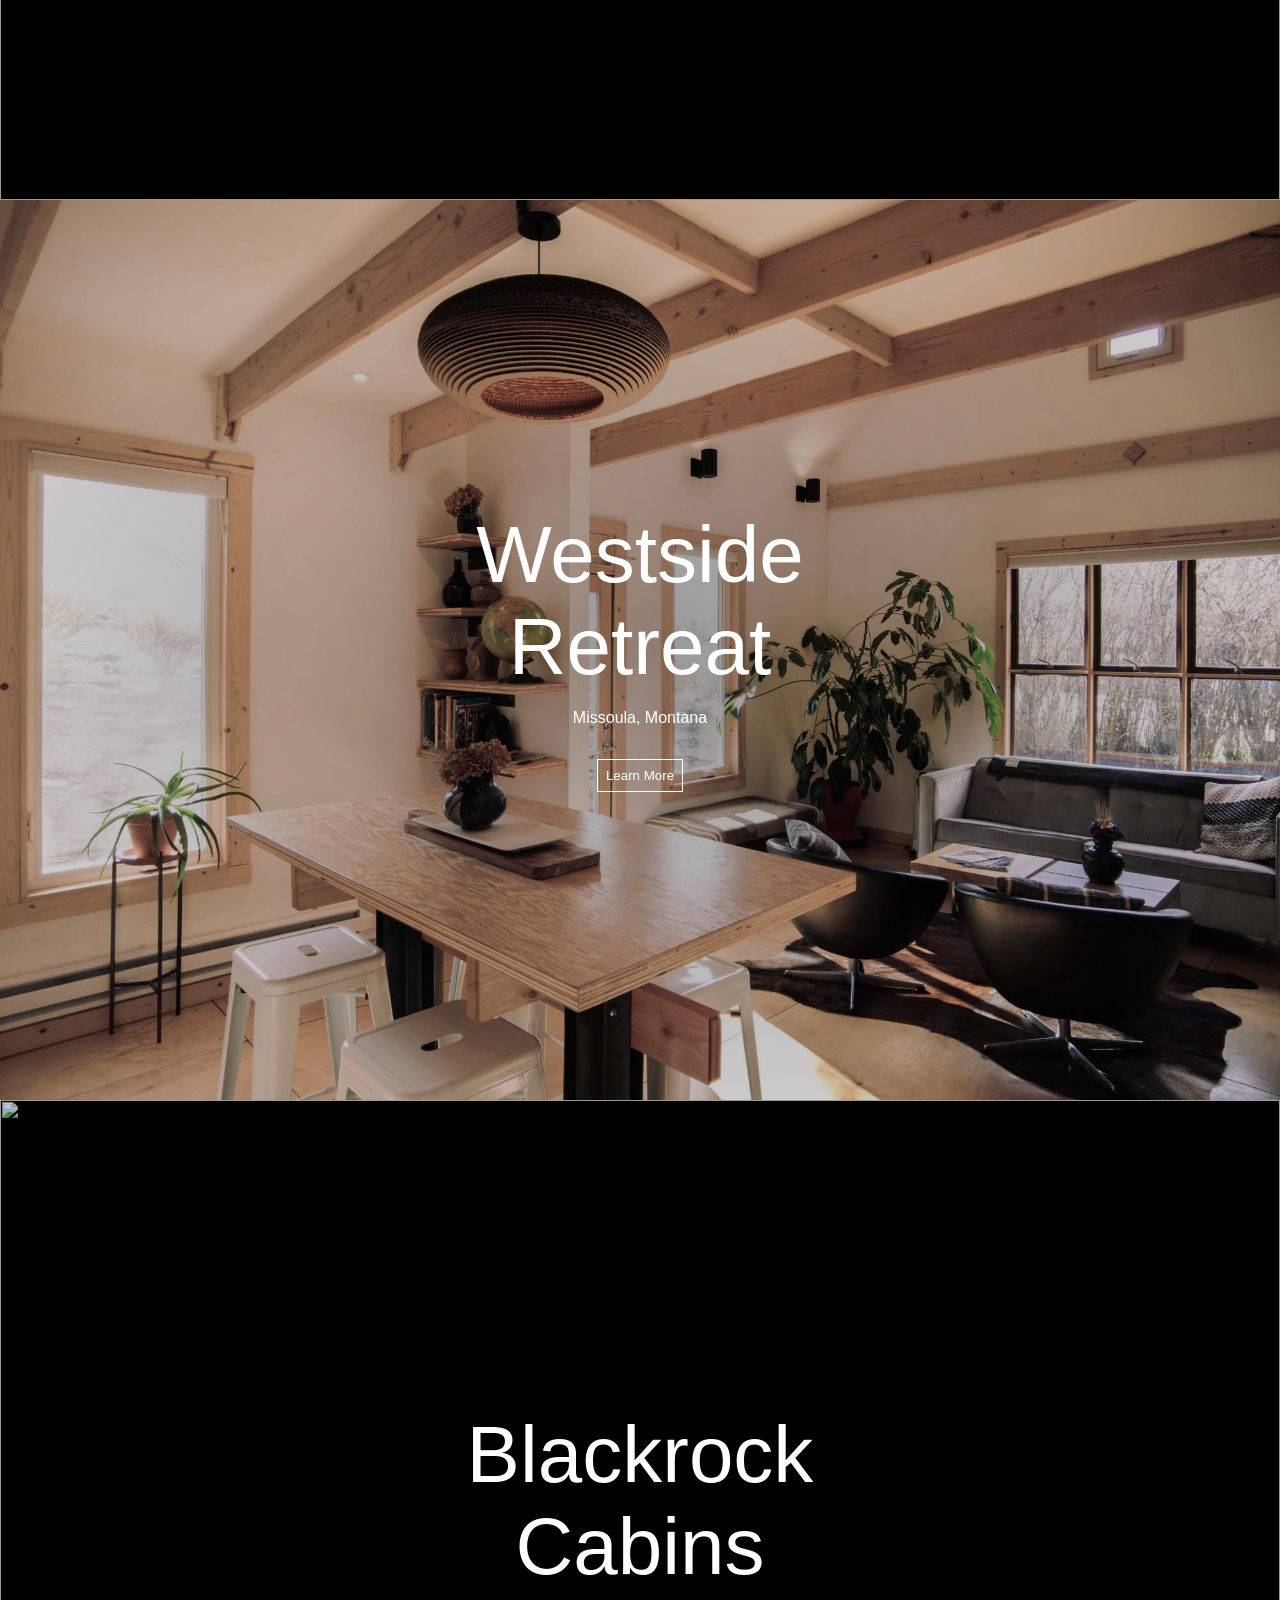
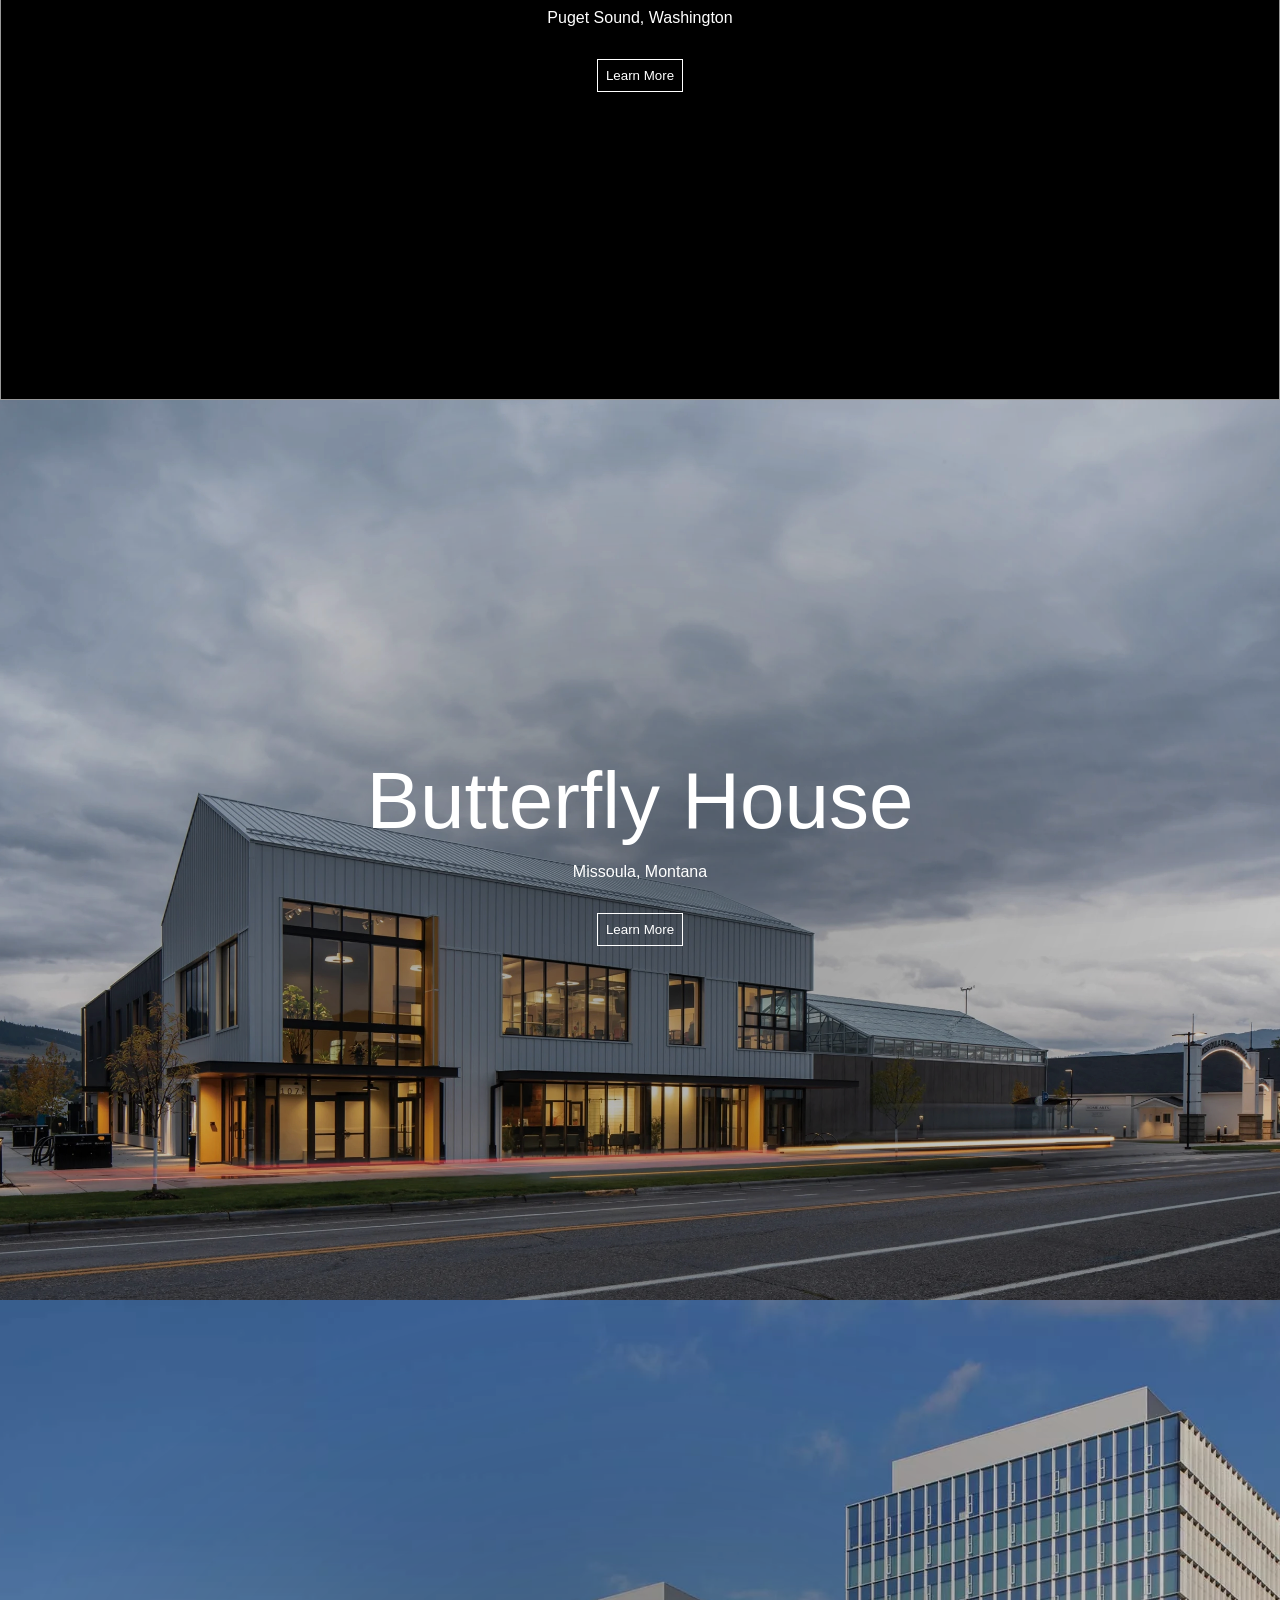
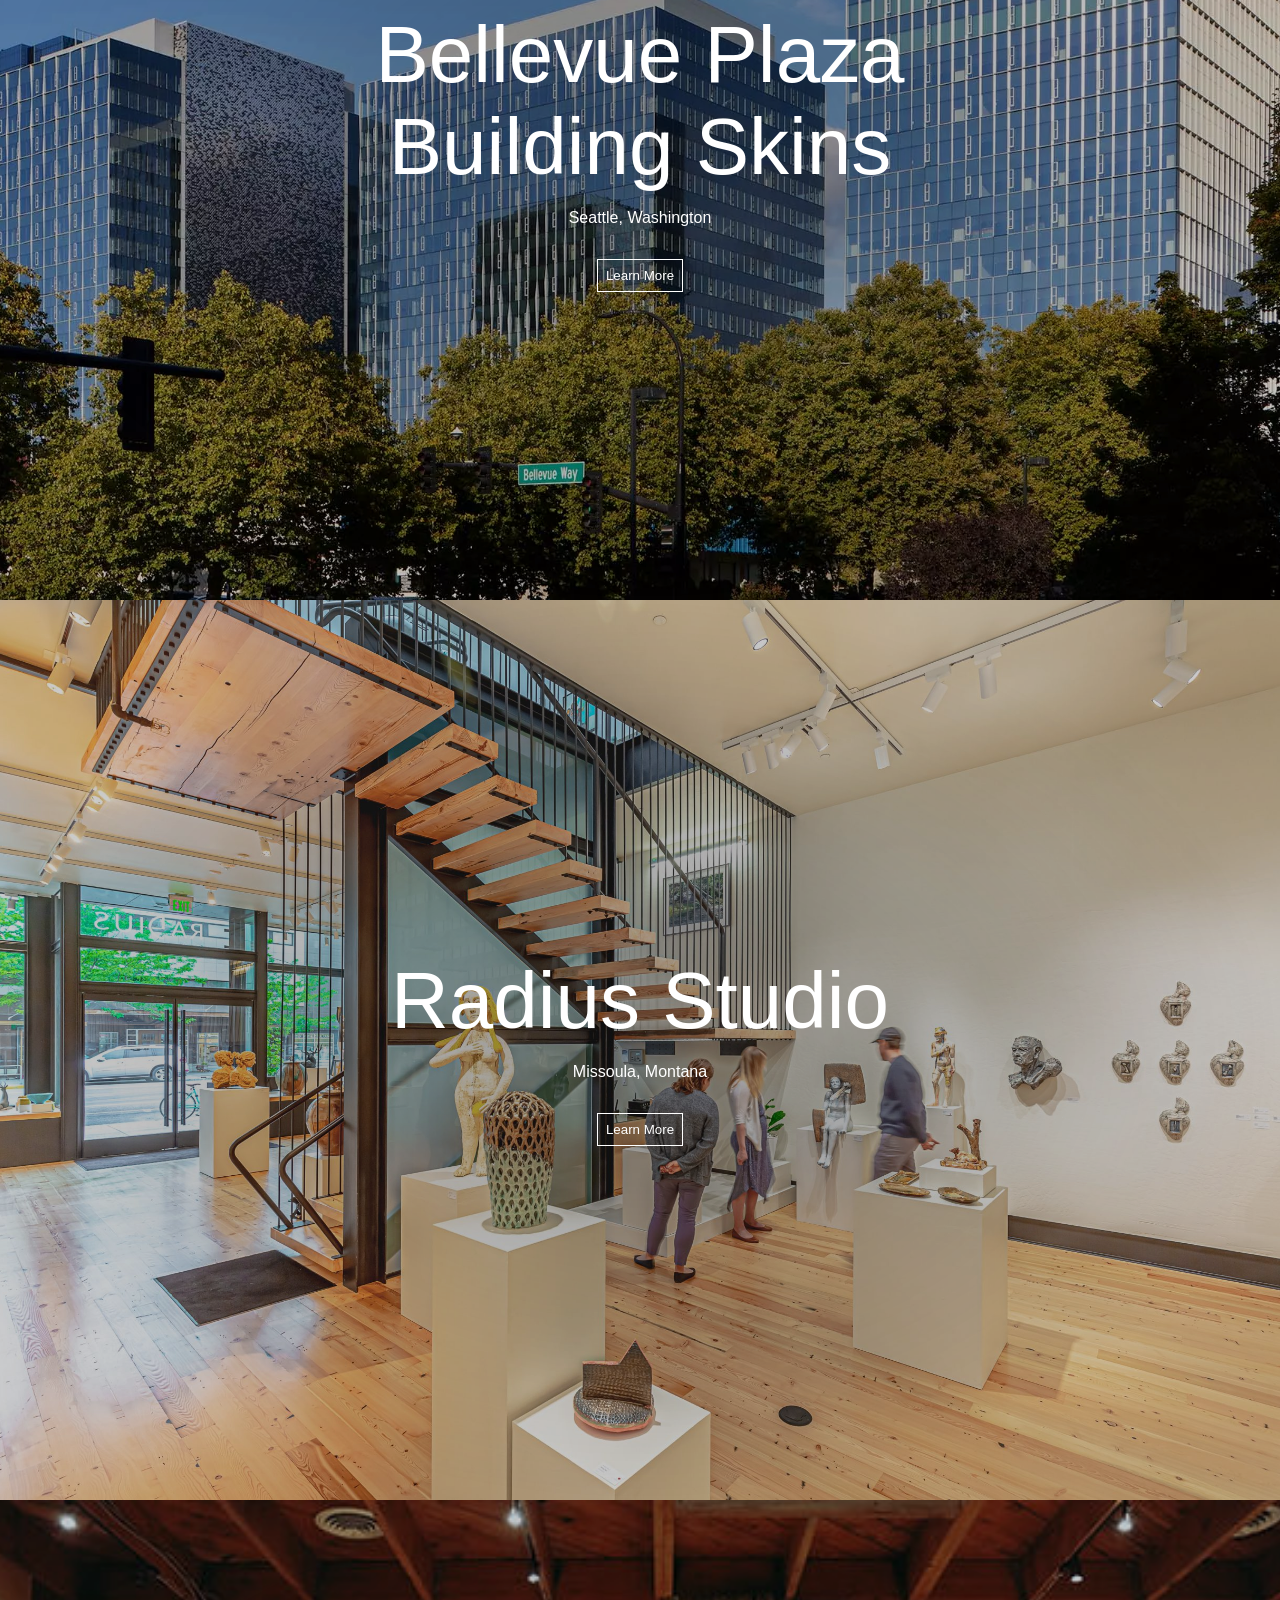
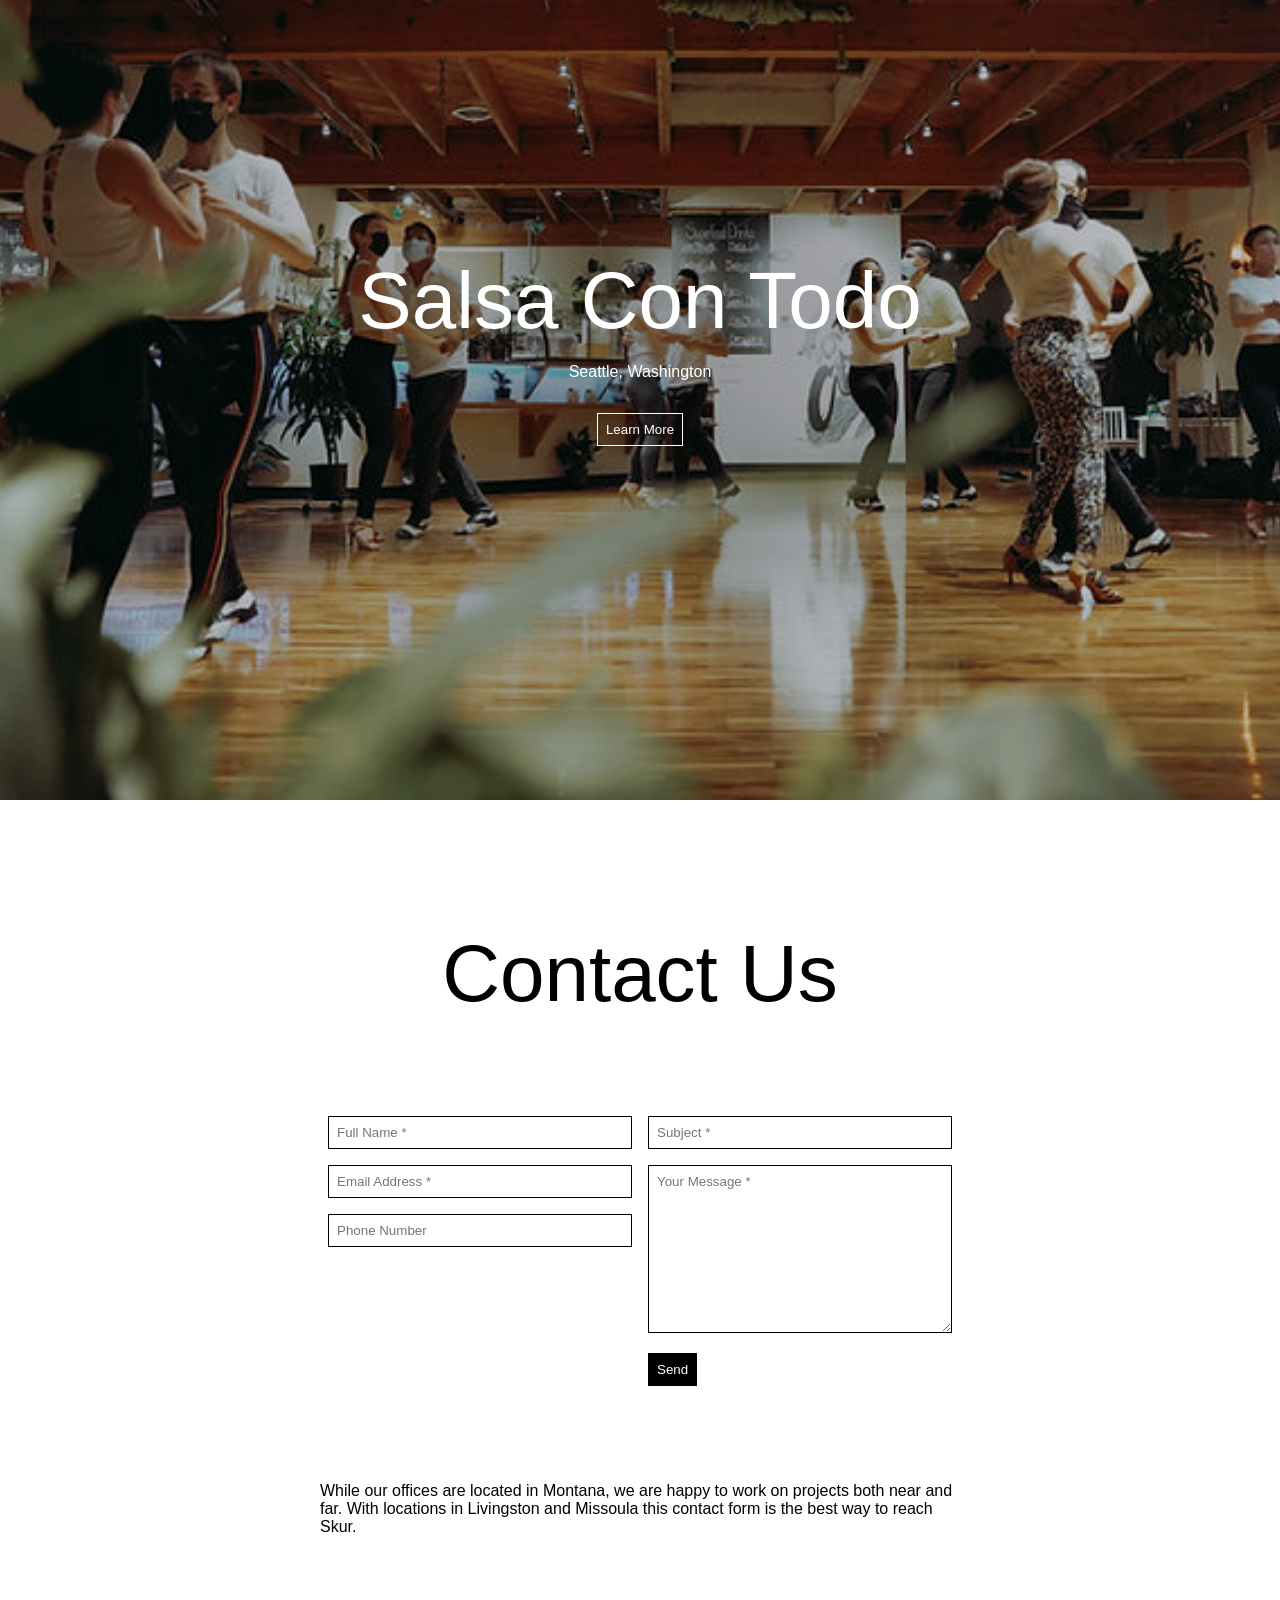
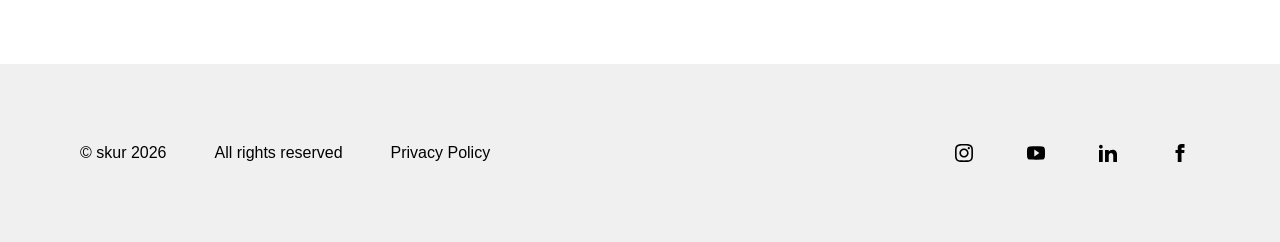
==== commit e37cf22c: "Add files via upload" ====
--- a/index.html
+++ b/index.html
@@ -104,7 +104,7 @@
     <div class="fullscreen-section flex">
         <a href="projects/minka.html" class="fullscreen-bg link-fdr">
             <div class="fullscreen-bg">
-                <img class="title-image" src="img/portfolio/minka/to-garage_1.jpg" alt="rendering by: Christopher Schwalbe">
+                <img class="title-image" src="img/portfolio/minka/to-garage.jpg" alt="rendering by: Christopher Schwalbe">
             </div>
             <div class="title-section text-balance flex">
                 <h1 class="maintitle">Minka House</h1>
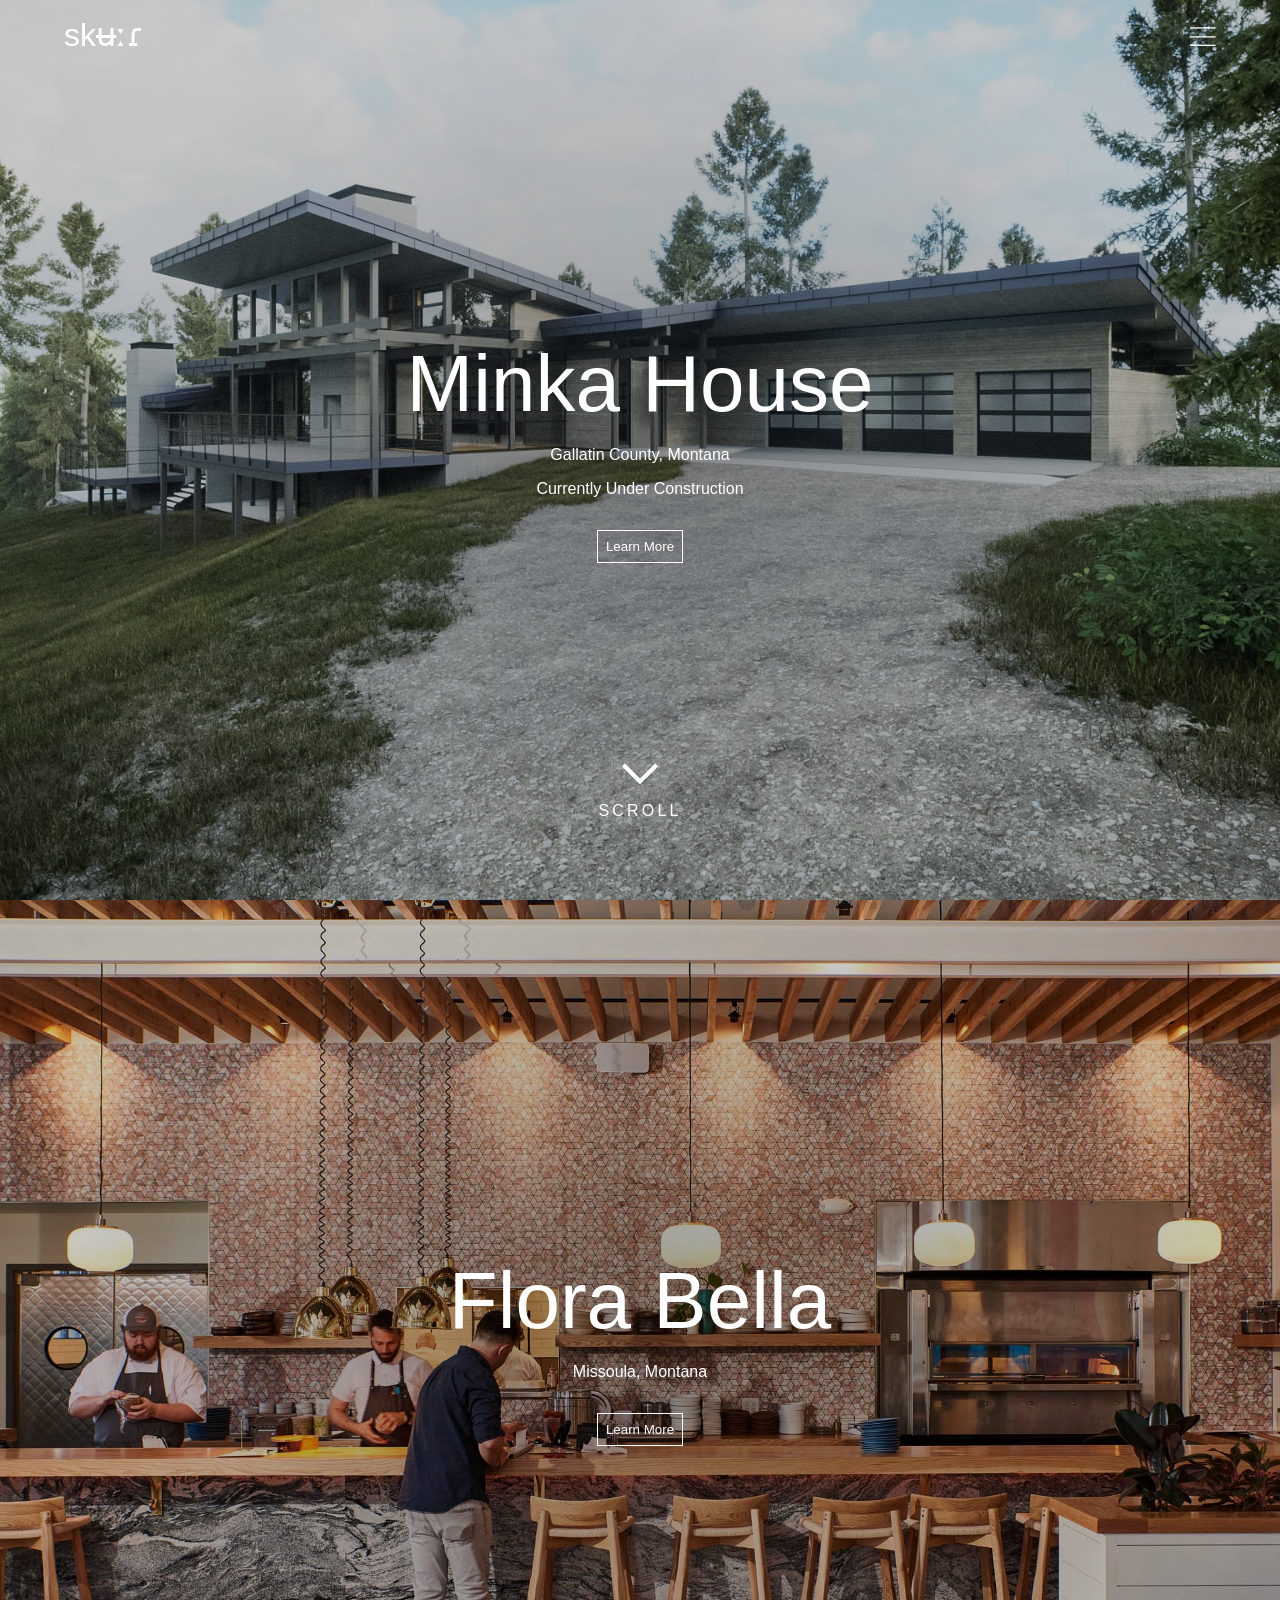
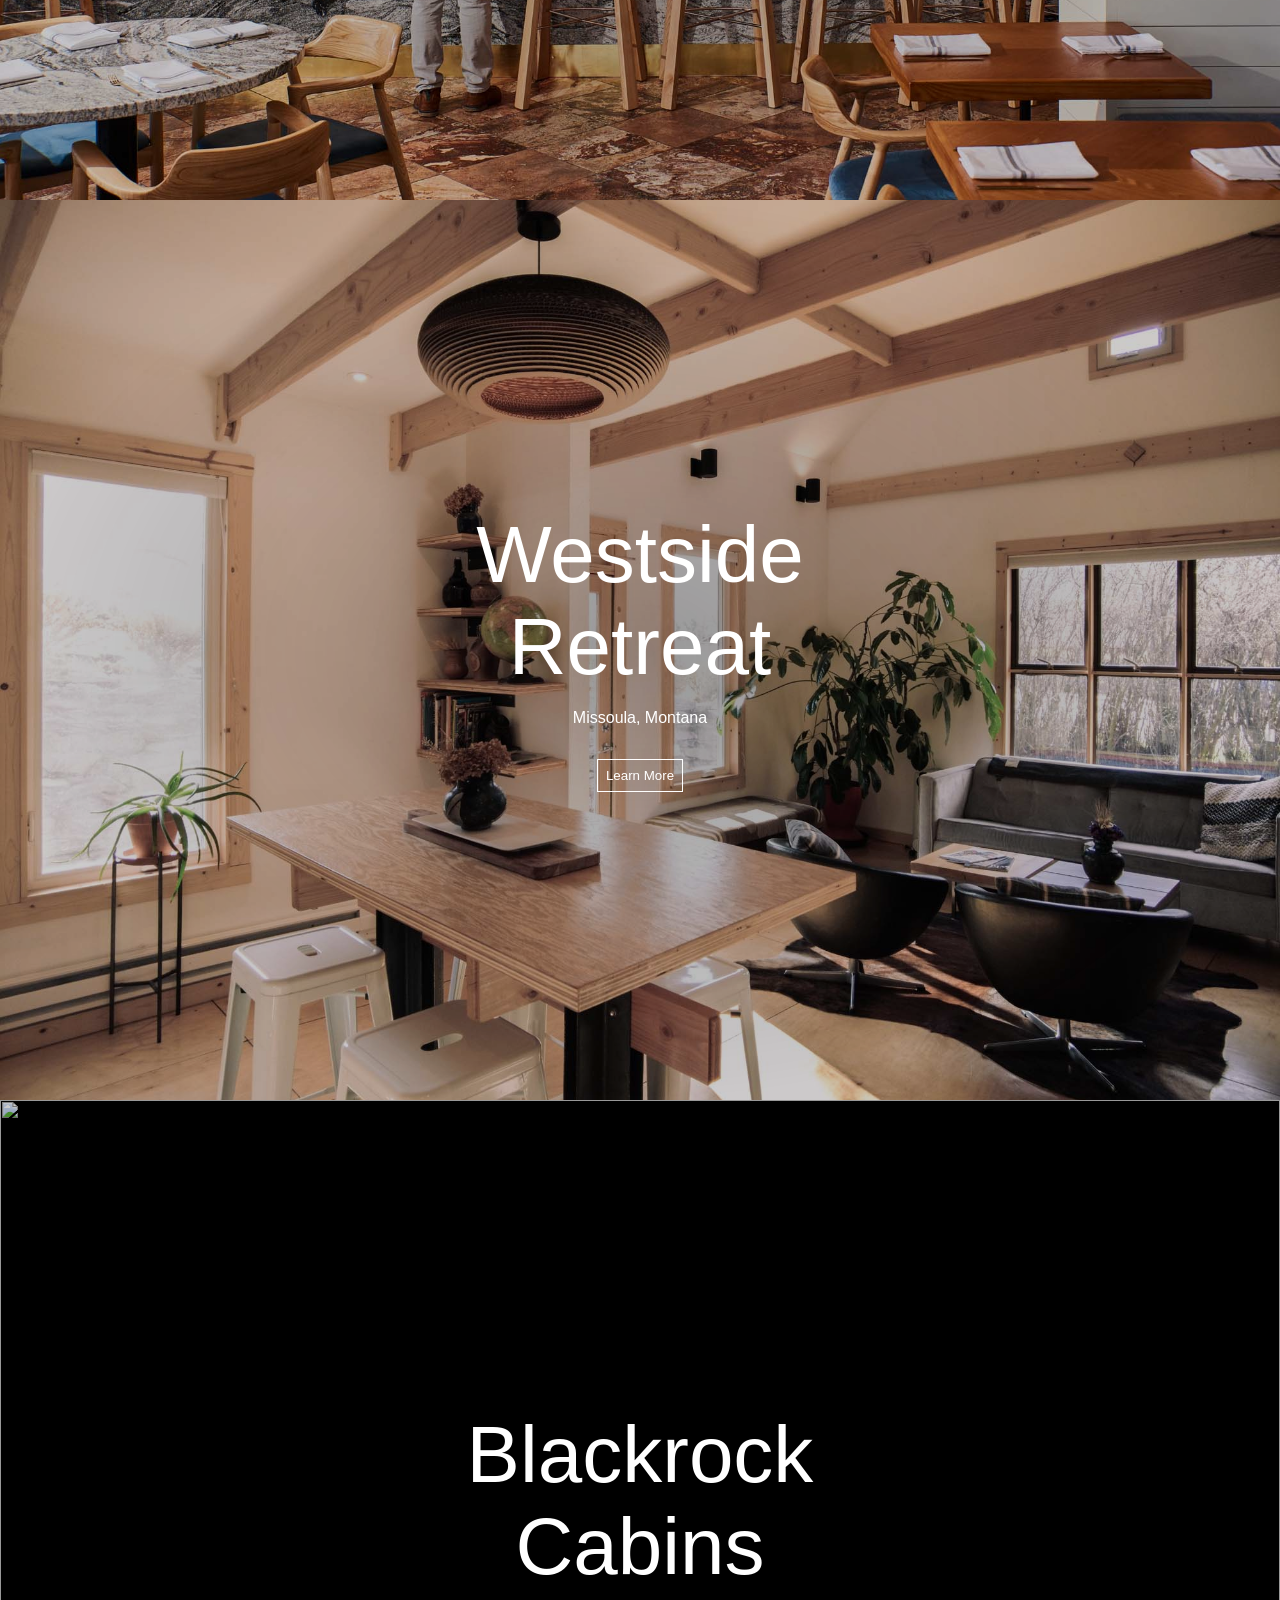
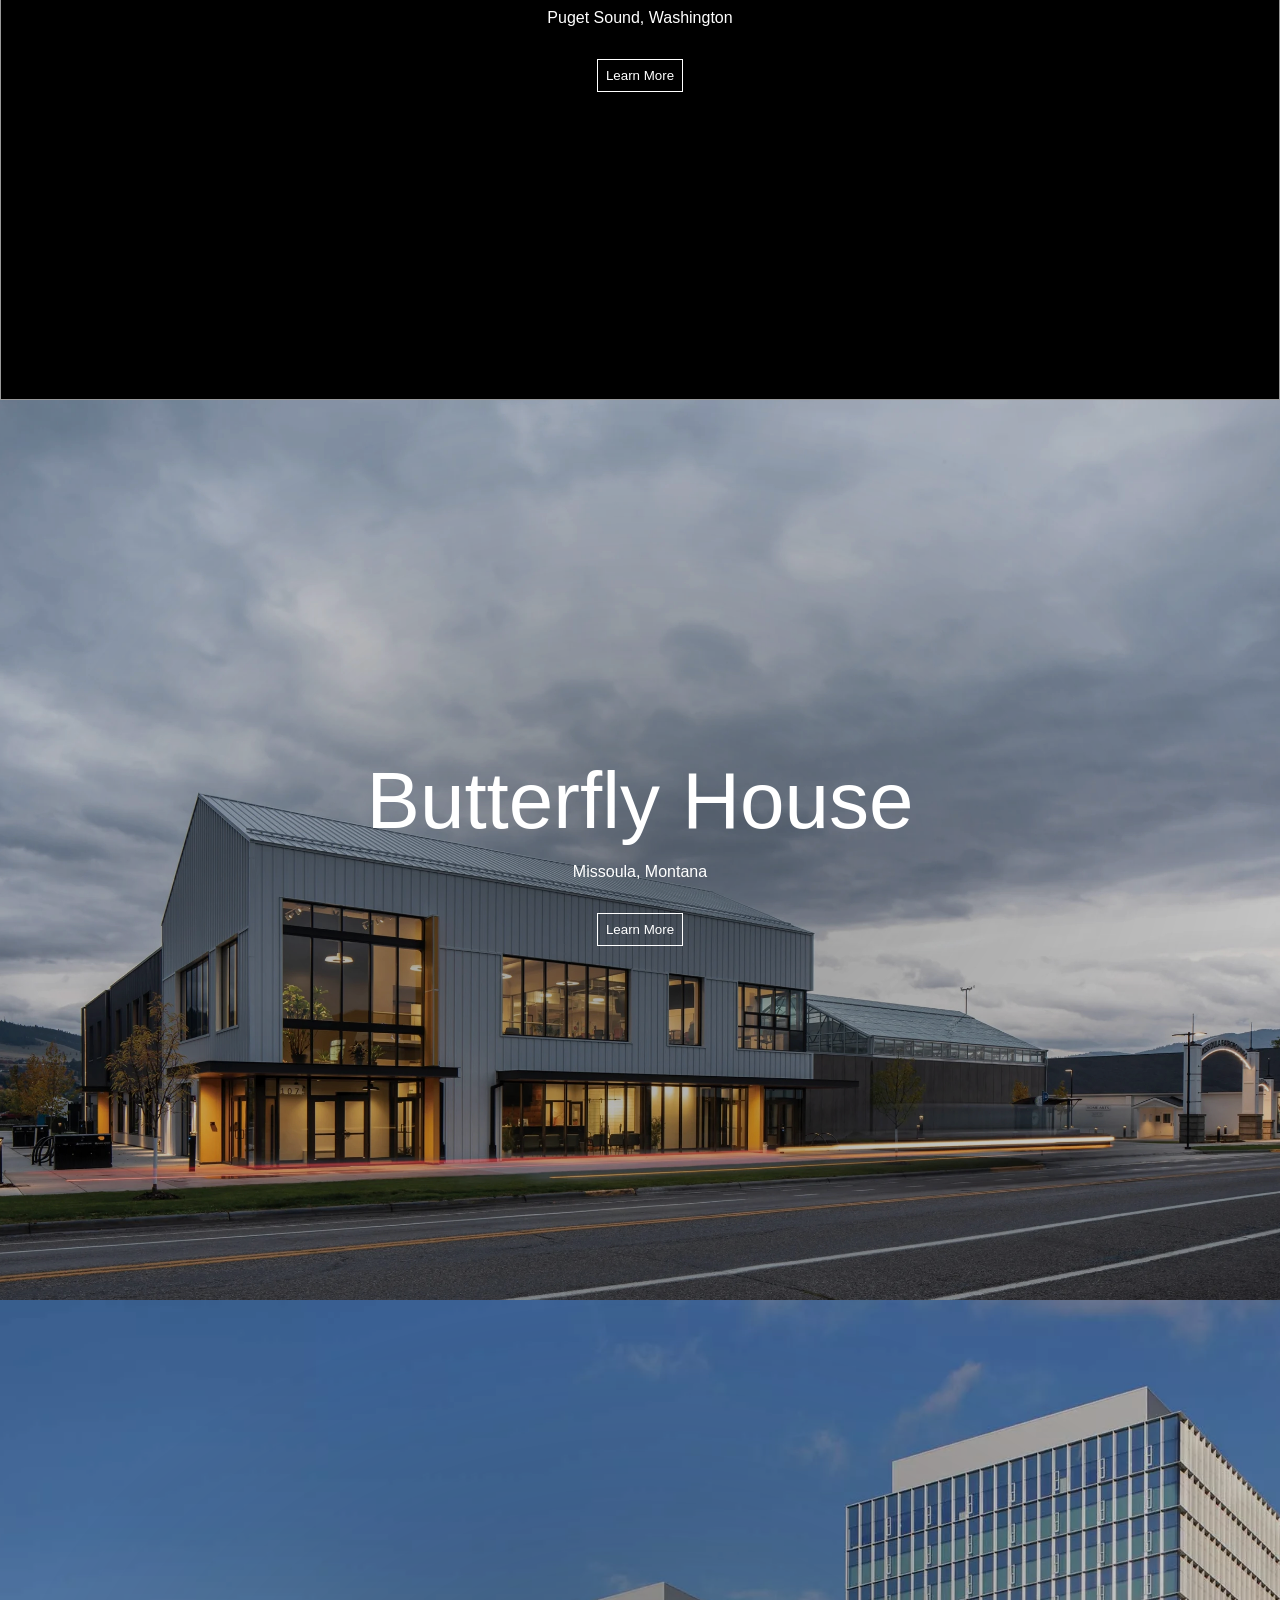
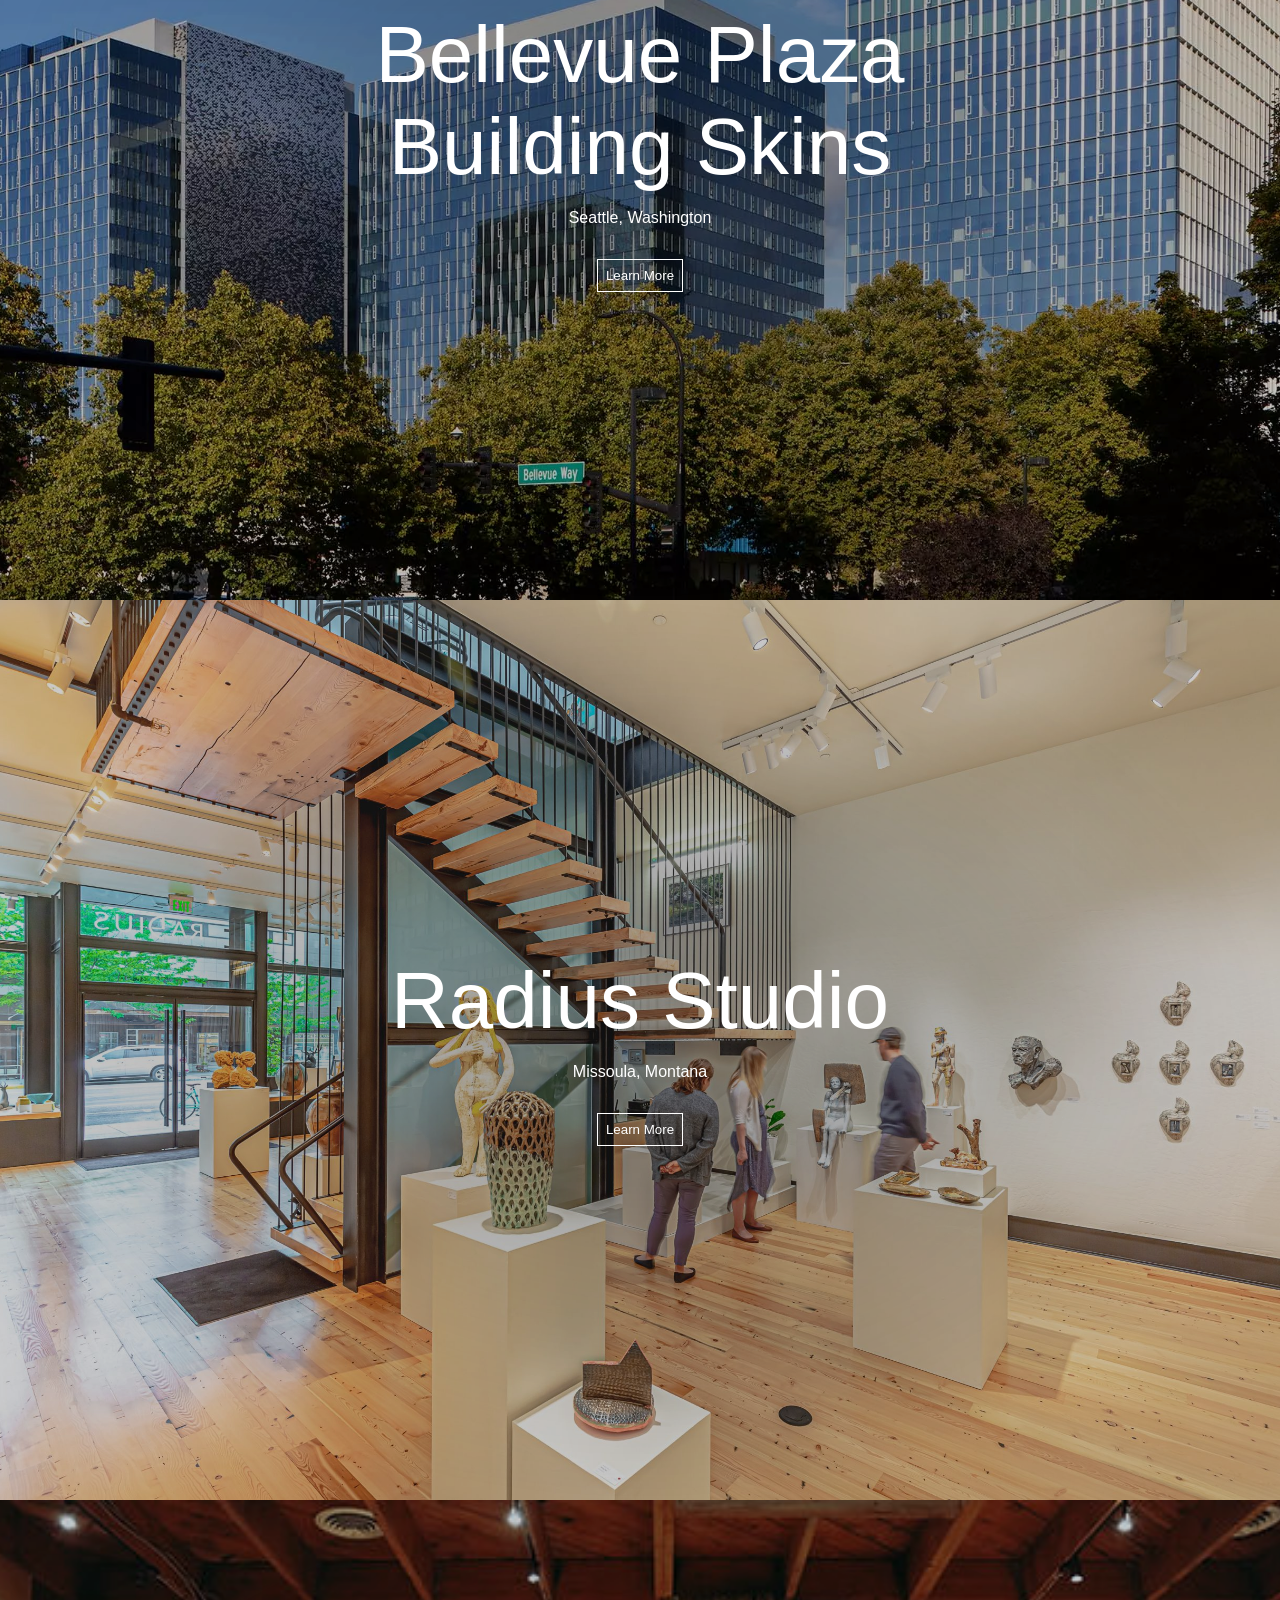
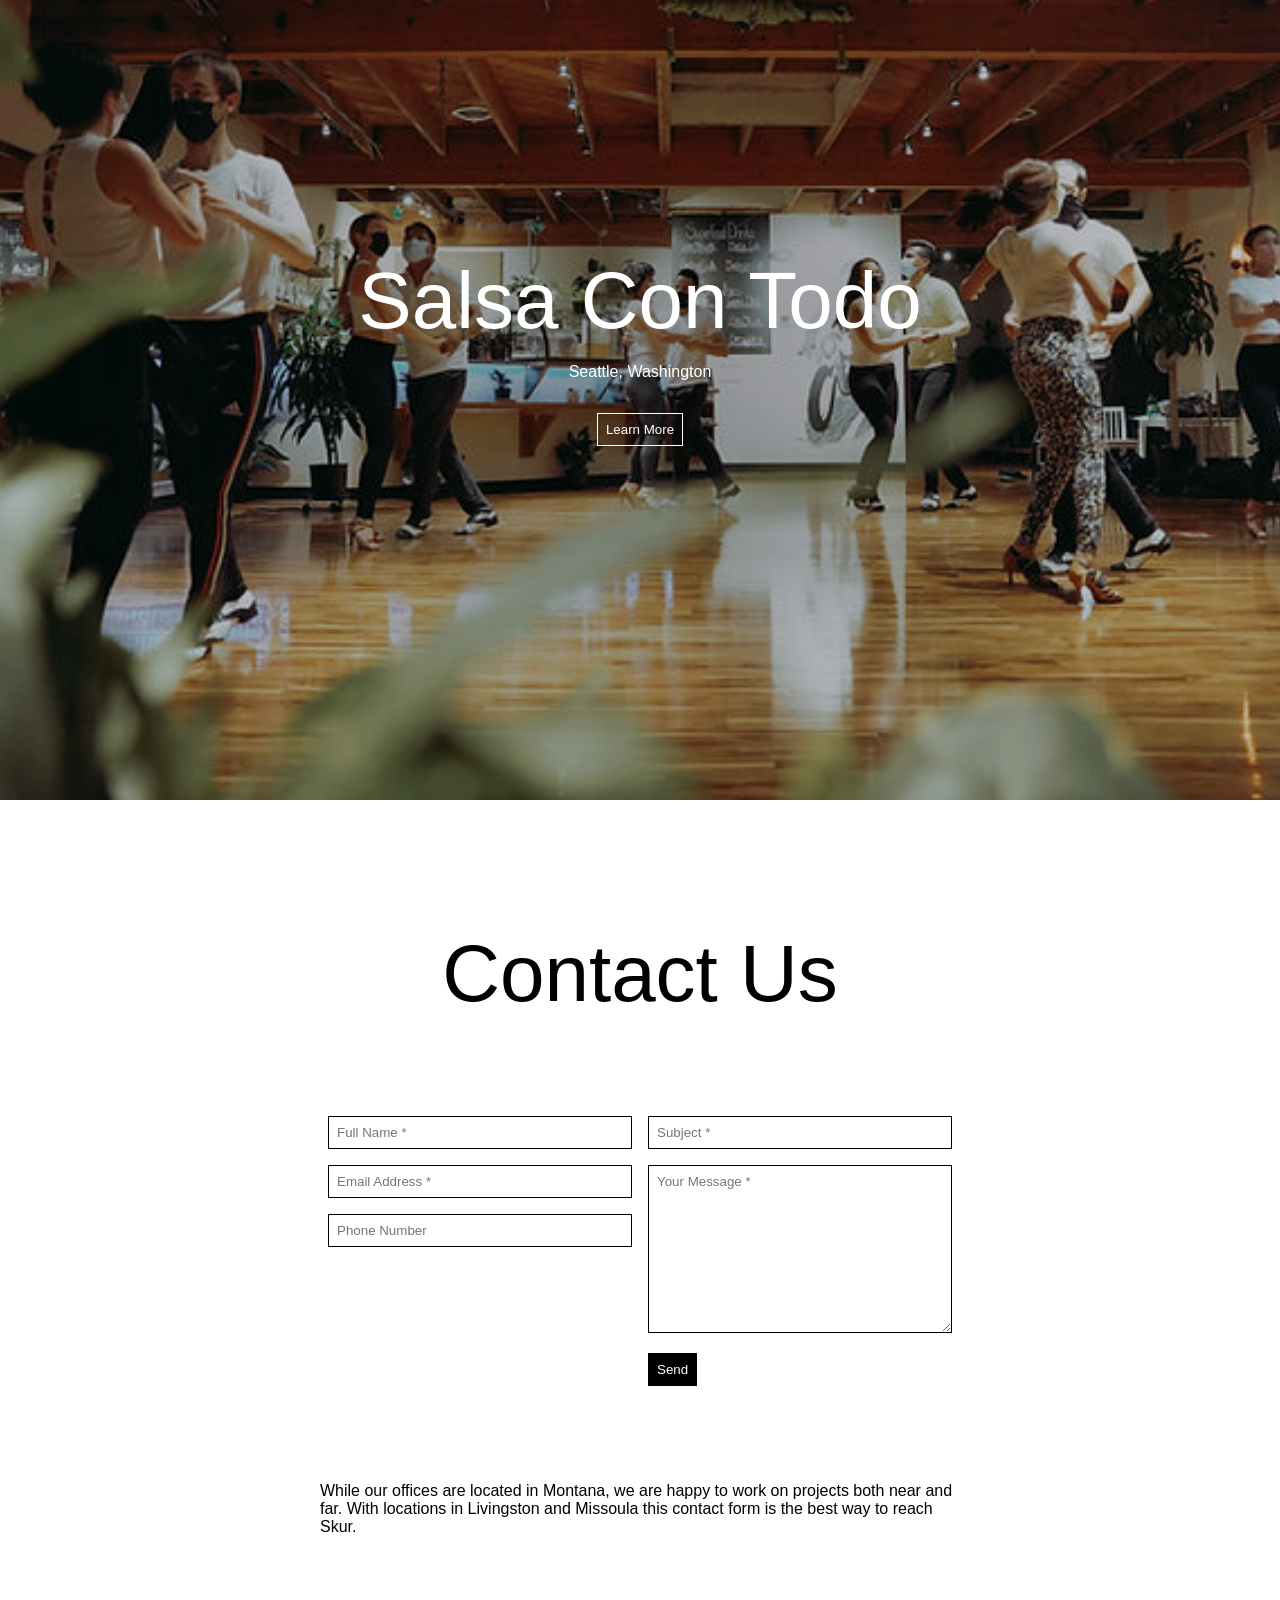
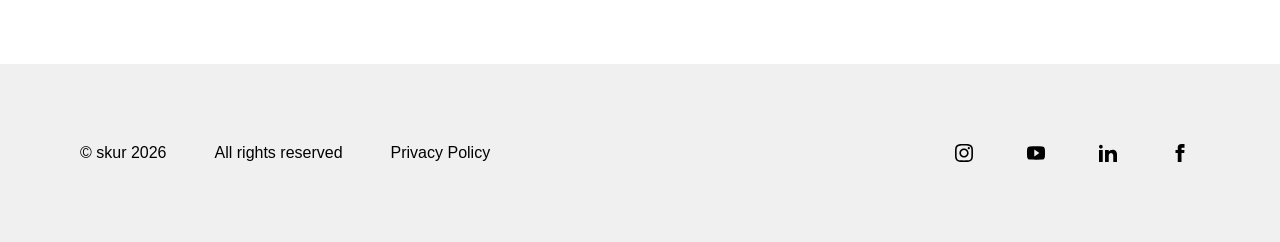
==== commit a24d7824: "Fix HTML structure and formatting in index.html This commit updates the HTML structure of the index." ====
--- a/index.html
+++ b/index.html
@@ -123,7 +123,7 @@
     <div class="fullscreen-section flex">
         <a href="projects/flora.html" class="fullscreen-bg link-fdr">
             <div class="fullscreen-bg">
-                <img class="title-image" src="img/portfolio/floraBella/Florabella03.jpg" alt="">
+                <img class="title-image" src="img/portfolio/floraBella/JPEG/Florabella03.jpg" alt="">
             </div>
             <div class="title-section text-balance flex">
                 <h1 class="maintitle">Flora Bella</h1>
@@ -316,4 +316,4 @@
     
 
 </body>
-</html>+</html>
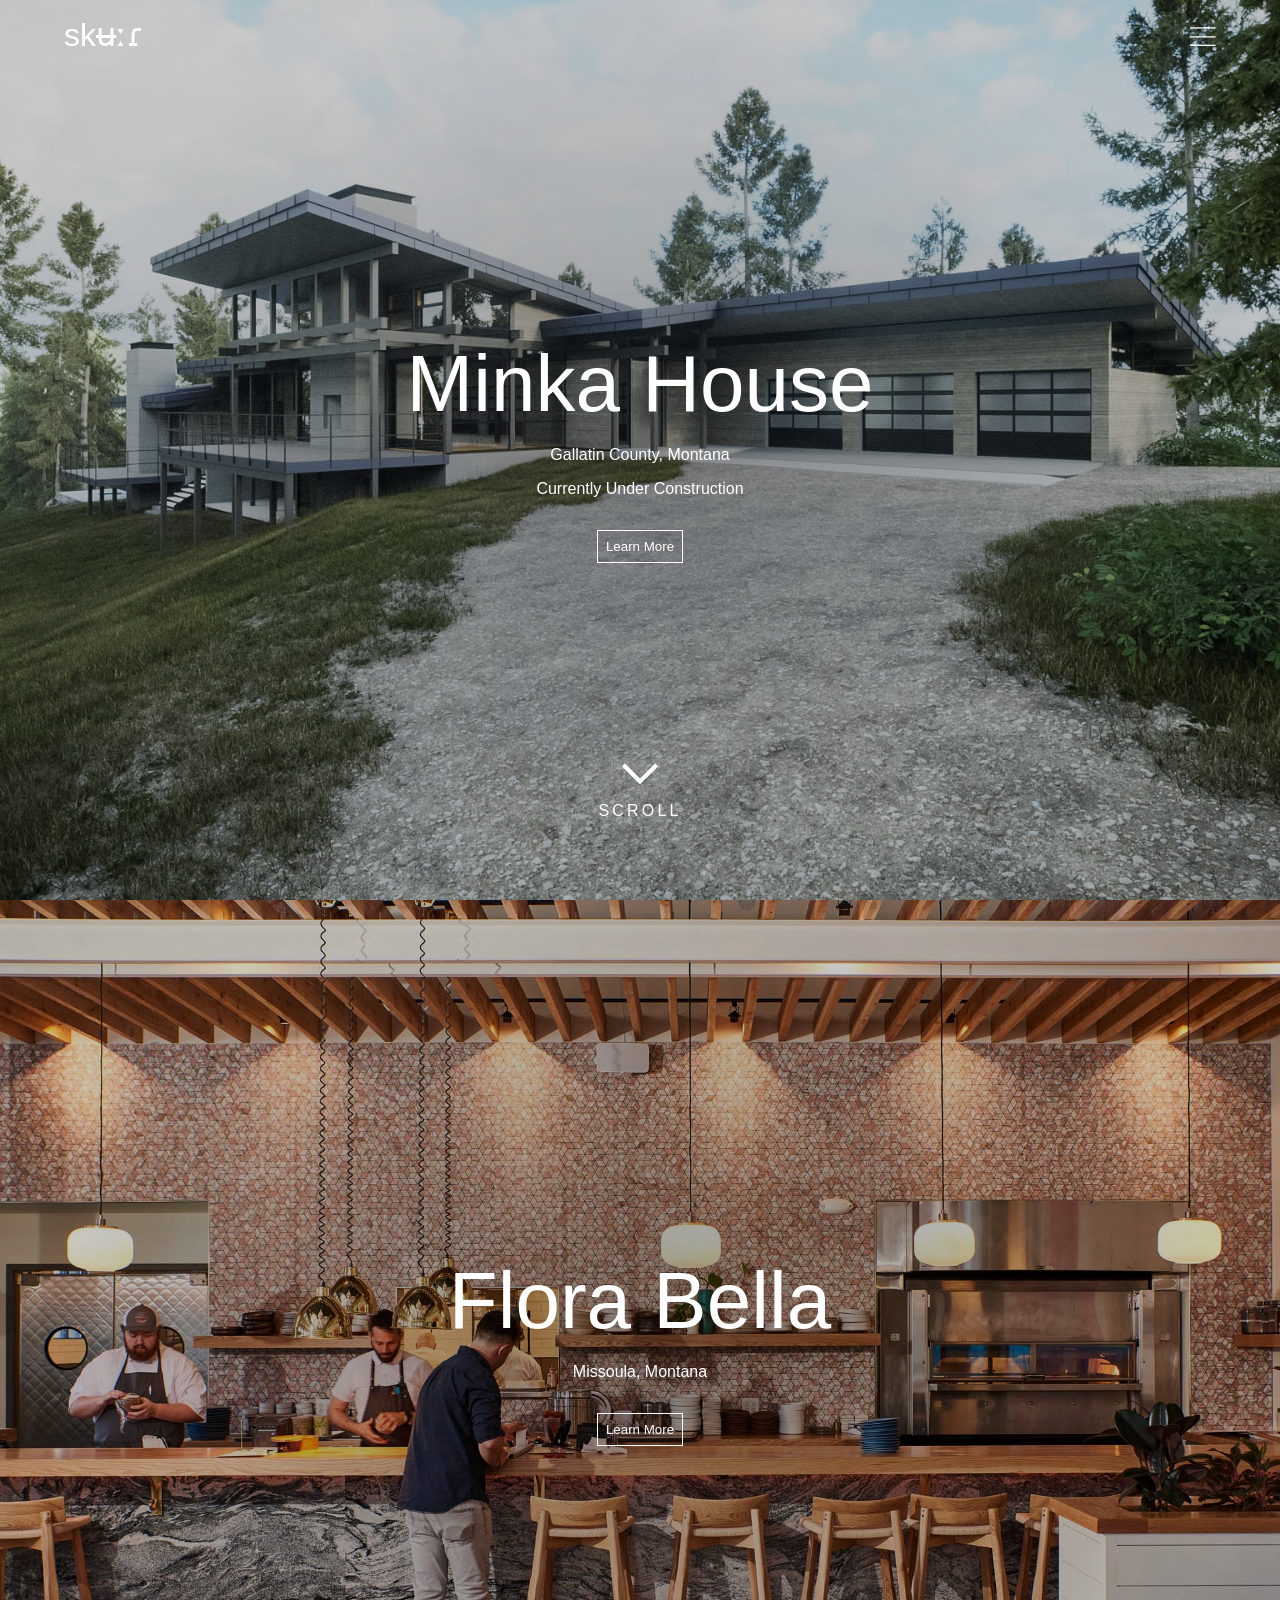
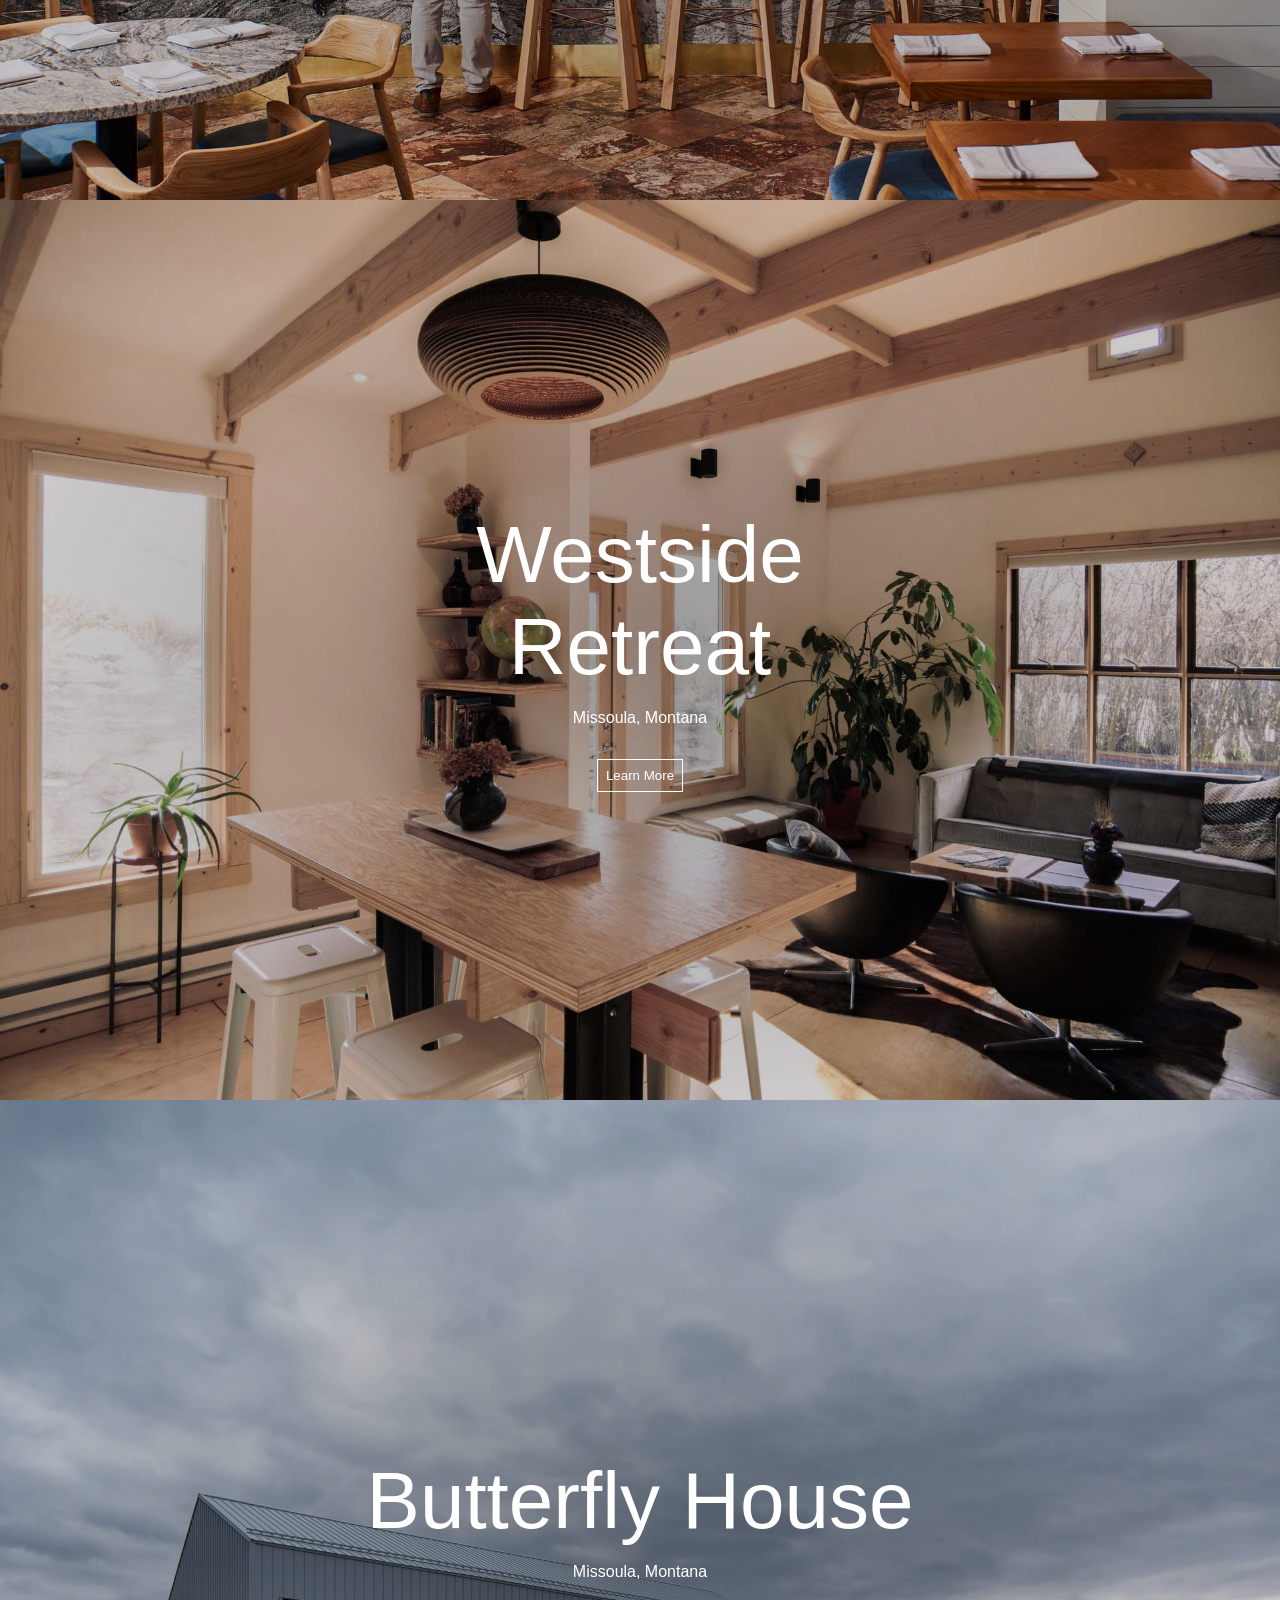
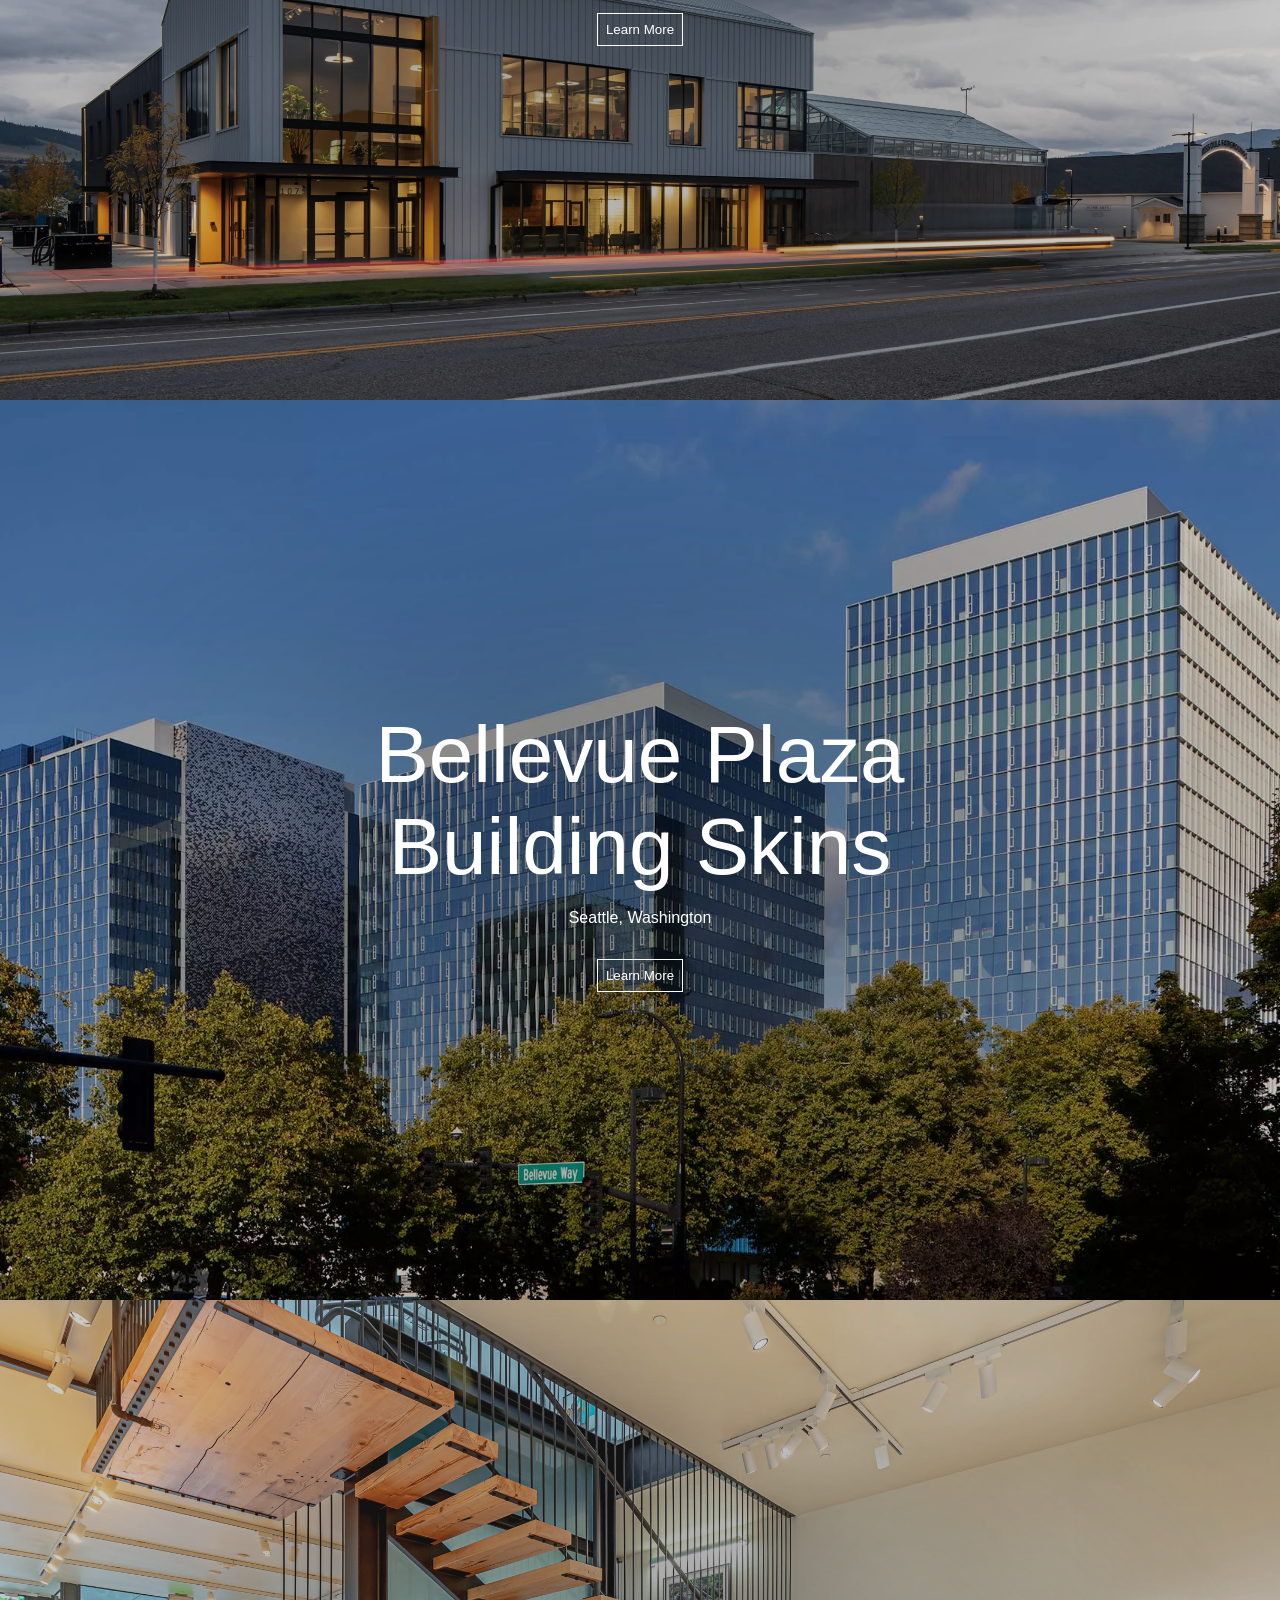
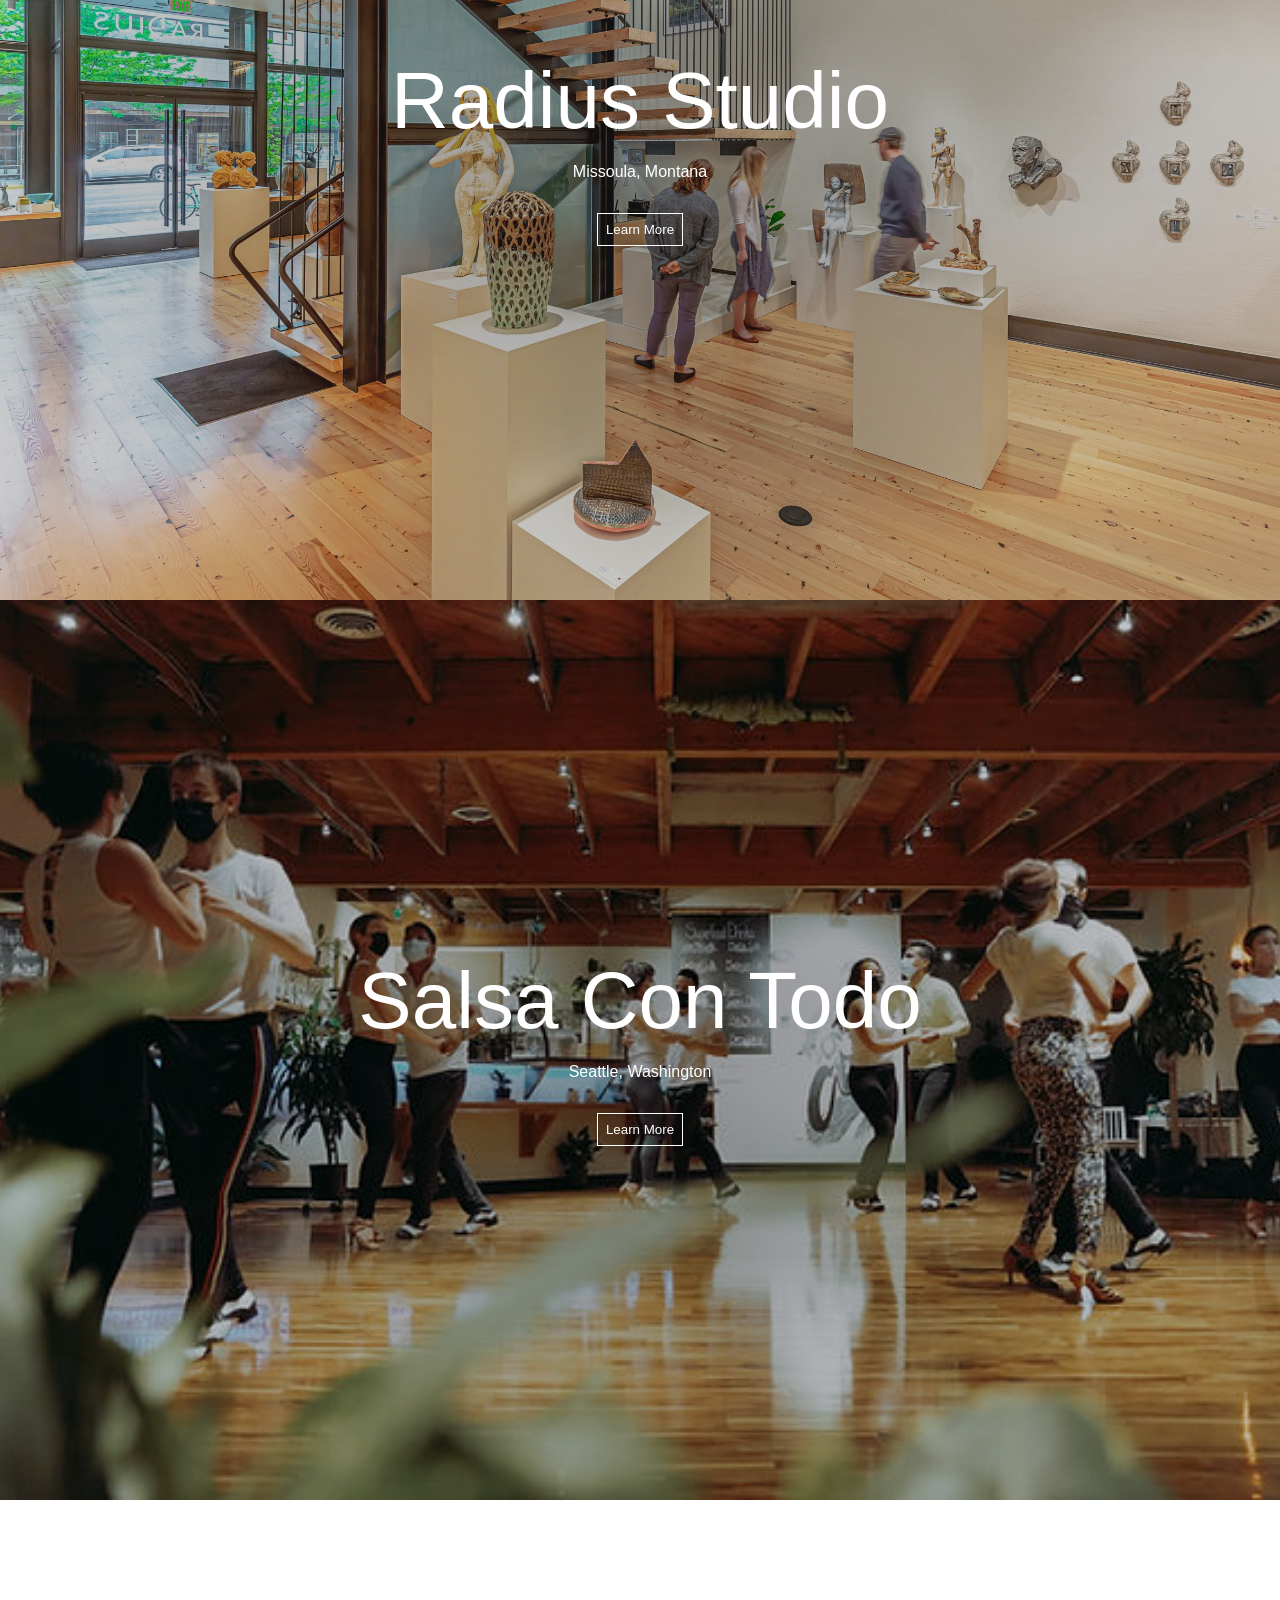
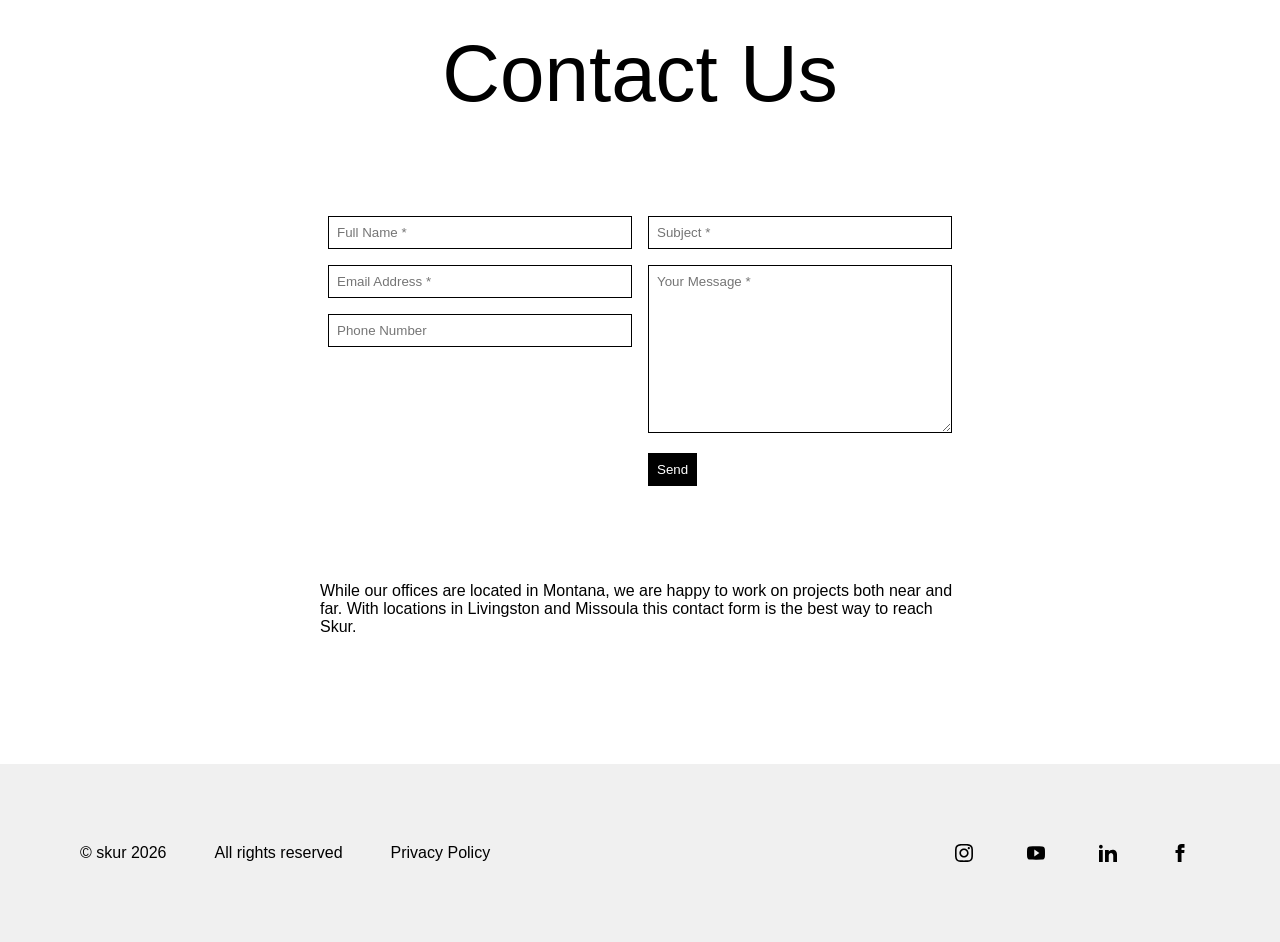
==== commit 60122113: "Removed Blackrock from list Restored index.html file with original content." ====
--- a/index.html
+++ b/index.html
@@ -162,7 +162,7 @@
     </div>
 
     <!-- Blackrock -->
-    <div class="fullscreen-section flex">
+    <!--<div class="fullscreen-section flex">
         <a href="projects/blackrock.html" class="fullscreen-bg link-fdr">
             <div class="fullscreen-bg">
                 <img class="title-image" src="img/portfolio/blackrock/blackrock02.jpg" alt="">
@@ -173,7 +173,7 @@
                 <button class="learn-btn">Learn More</button>
             </div>
         </a>
-    </div>
+    </div> -->
 
     <!-- Butterfly House -->
     <div class="fullscreen-section flex">
